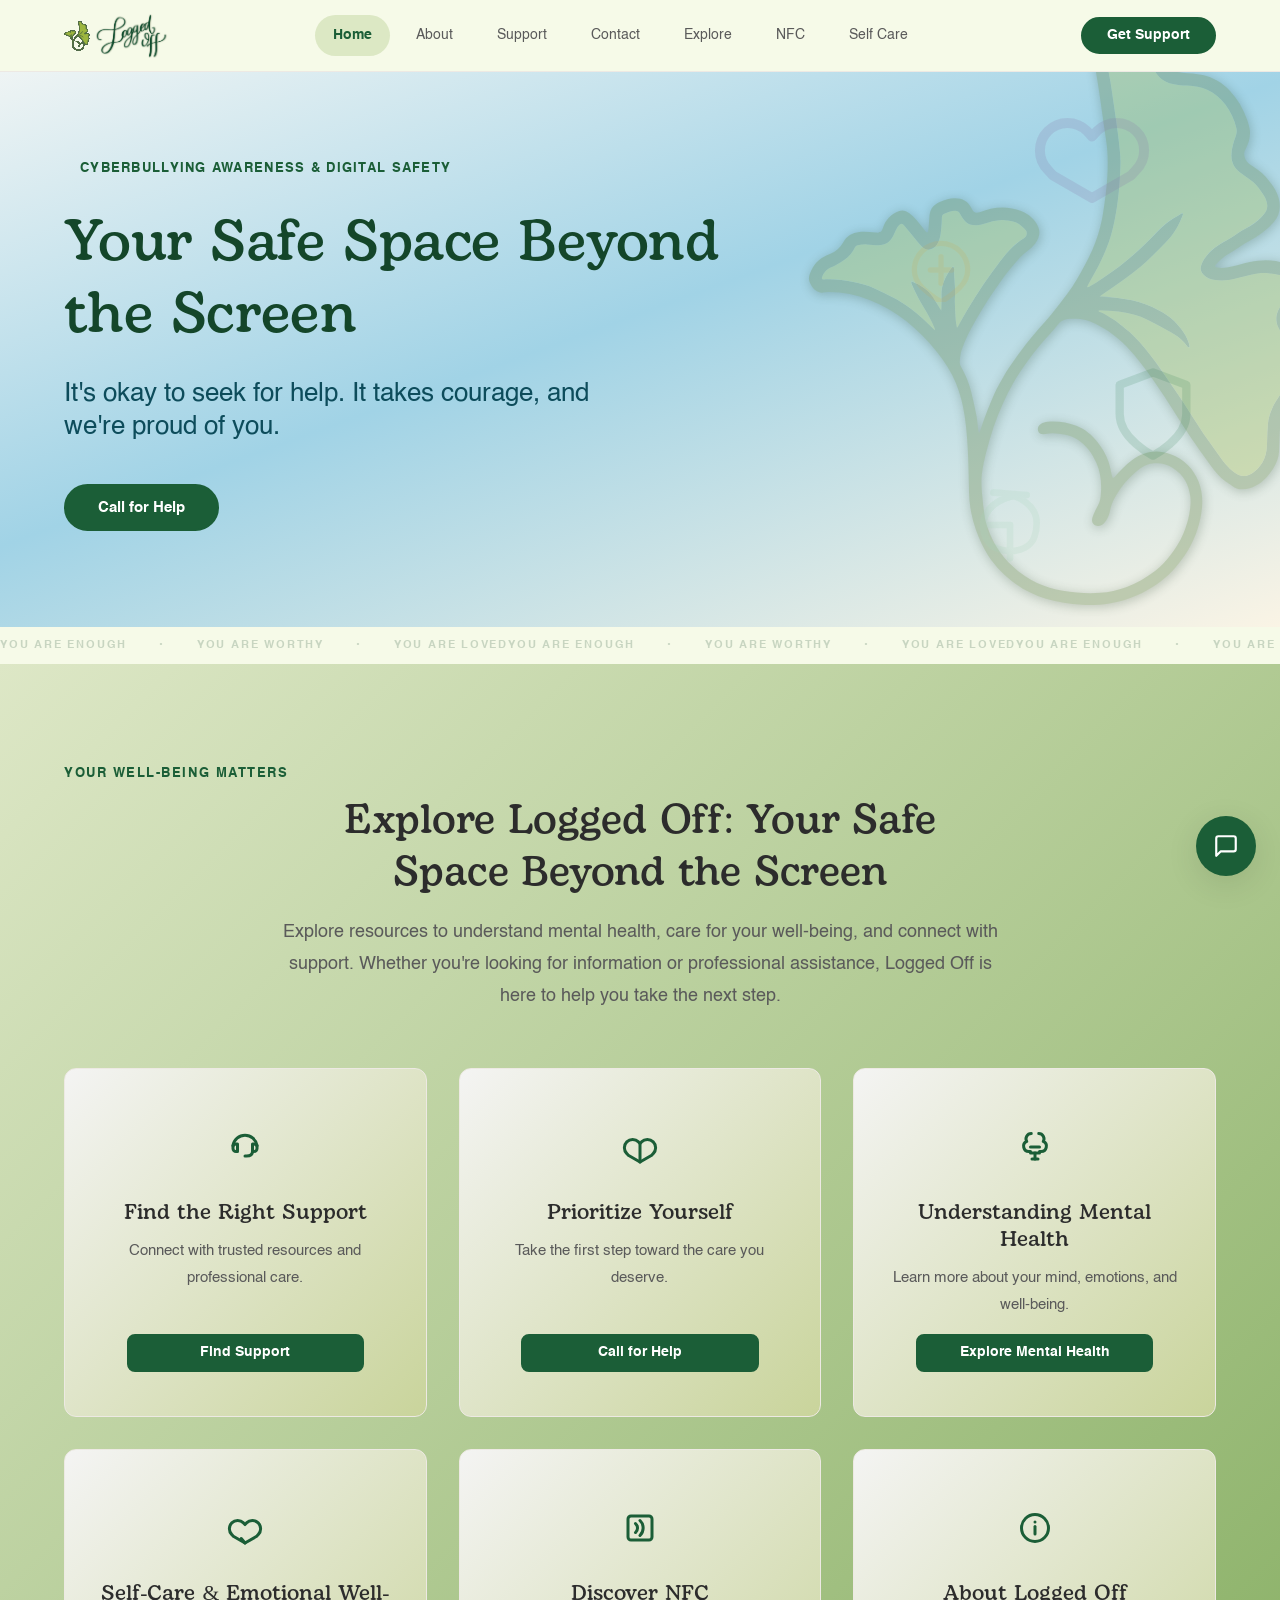
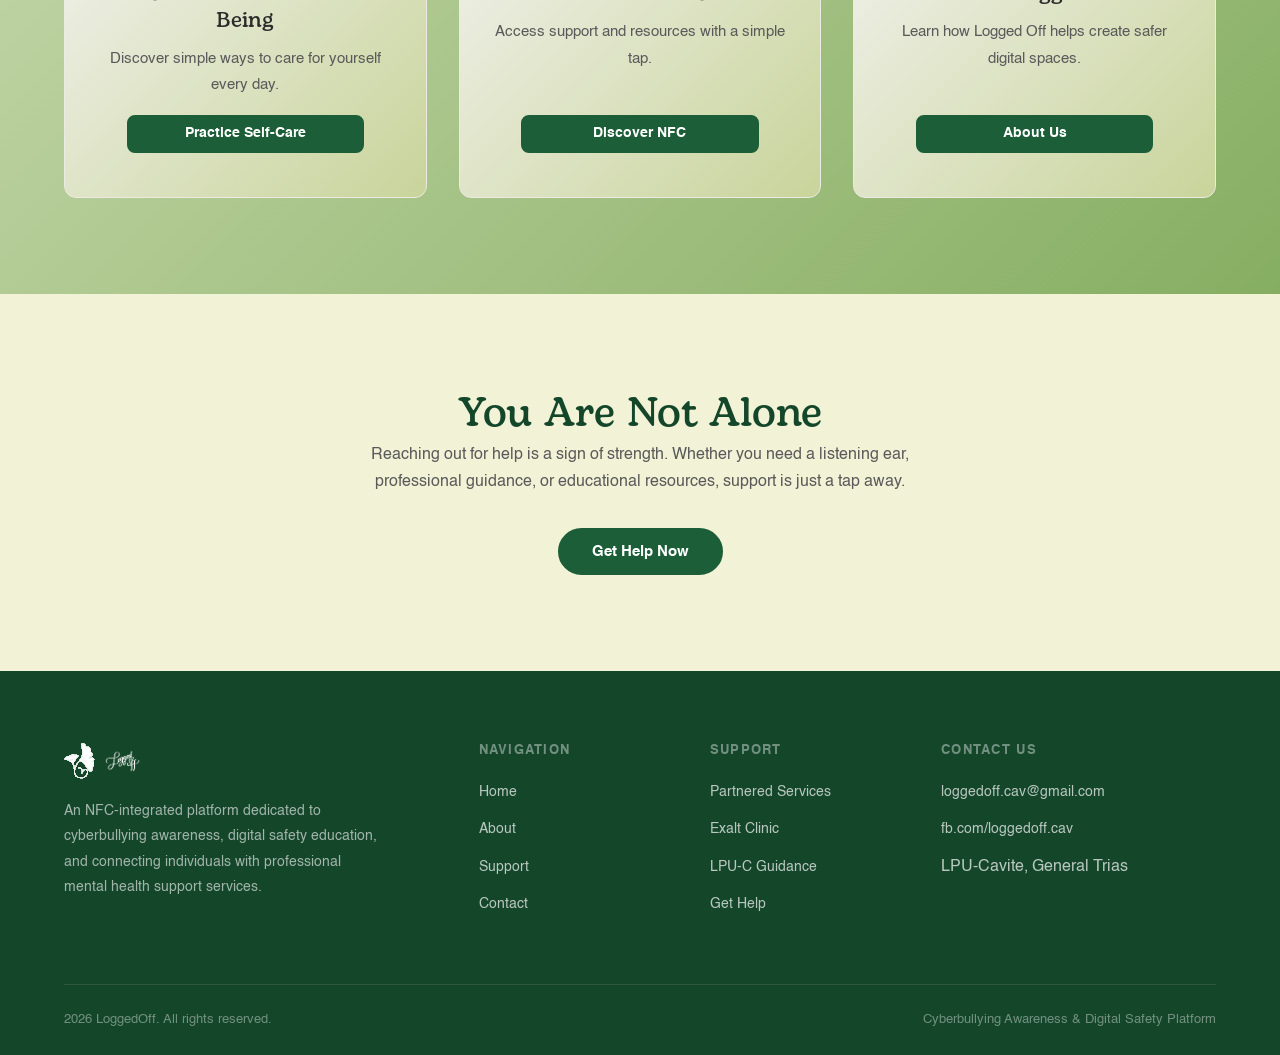
==== index.html @ b37ebdc7 "feat(site): expand site structure with new pages and navigation links Introduce several new content " ====
<!DOCTYPE html>
<html lang="en">
<head>
  <meta charset="UTF-8">
  <meta name="viewport" content="width=device-width, initial-scale=1.0">
  <title>LoggedOff — Cyberbullying Awareness &amp; Digital Safety</title>
  <meta name="description" content="NFC-integrated platform for cyberbullying awareness, digital safety, and mental health support.">
  <link rel="icon" type="image/svg+xml" href="assets/images/logo.svg">
  <link rel="stylesheet" href="styles.css">
</head>
<body>
  <header>
    <nav class="nav">
      <div class="nav__inner">
        <a href="index.html" class="nav__brand">
          <img src="assets/images/logo.svg" alt="LoggedOff Logo" class="nav__logo">
          <img src="assets/images/wordmark.png" alt="LoggedOff" class="nav__wordmark">
        </a>
        <div class="nav__links">
          <a href="index.html" class="nav__link active">Home</a>
          <a href="about.html" class="nav__link">About</a>
          <a href="support.html" class="nav__link">Support</a>
          <a href="contact.html" class="nav__link">Contact</a>
          <a href="explore.html" class="nav__link">Explore</a>
          <a href="nfc.html" class="nav__link">NFC</a>
          <a href="selfcare.html" class="nav__link">Self Care</a>
        </div>
        <a href="contact.html" class="btn btn--primary btn--sm nav__cta">Get Support</a>
        <button class="nav__toggle" aria-label="Toggle menu">
          <span></span><span></span><span></span>
        </button>
      </div>
    </nav>
    <div class="nav__mobile-menu">
      <a href="index.html" class="nav__mobile-link active">Home</a>
      <a href="about.html" class="nav__mobile-link">About</a>
      <a href="support.html" class="nav__mobile-link">Support</a>
      <a href="contact.html" class="nav__mobile-link">Contact</a>
      <a href="explore.html" class="nav__mobile-link">Explore</a>
      <a href="nfc.html" class="nav__mobile-link">NFC</a>
      <a href="selfcare.html" class="nav__mobile-link">Self Care</a>
    </div>
  </header>

  <main>
<!-- Hero Section -->
    <section class="hero">
      <div class="container">
        <div class="hero__content">
          <span class="hero__label">Cyberbullying Awareness &amp; Digital Safety</span>
          <h1>Your Safe Space Beyond the Screen</h1>
          <p class="hero__description">It's okay to seek for help. It takes courage, and we're proud of you.</p>
          <div class="btn-group">
            <a href="contact.html" class="btn btn--primary">Call for Help</a>
          </div>
        </div>
      </div>
      <img src="assets/images/logo.svg" alt="" class="hero__decoration" aria-hidden="true">
      <svg class="hero__icon hero__icon--heart" viewBox="0 0 24 24" fill="none" stroke="currentColor" stroke-width="2" stroke-linecap="round" stroke-linejoin="round" aria-hidden="true"><path d="M20.8 8.6a5.5 5.5 0 0 0-7.8 0L12 9.7l-1-1.1a5.5 5.5 0 0 0-7.8 7.8l1 1.1L12 22l7.8-4.5 1-1.1a5.5 5.5 0 0 0 0-7.8Z"></path></svg>
      <svg class="hero__icon hero__icon--shield" viewBox="0 0 24 24" fill="none" stroke="currentColor" stroke-width="2" stroke-linecap="round" stroke-linejoin="round" aria-hidden="true"><path d="M12 22s8-4 8-10V5l-8-3-8 3v7c0 6 8 10 8 10z"></path></svg>
      <svg class="hero__icon hero__icon--leaf" viewBox="0 0 24 24" fill="none" stroke="currentColor" stroke-width="2" stroke-linecap="round" stroke-linejoin="round" aria-hidden="true"><path d="M17 3C8.5 3 4 7.5 4 12c0 1.5.3 3 1 4.3.7 1.3 1.8 2.3 3.2 2.8 1.3.5 2.8.7 4 .7 1.5 0 3-.3 4.3-1 1.3-.7 2.3-1.8 2.8-3.2.5-1.3.7-2.8.7-4.3 0-4.5-4.5-9-13-9z"></path><path d="M17 3C8.5 3 4 7.5 4 12c0 1.5.3 3 1 4.3"></path><path d="M12 22V12"></path><path d="M12 12H4"></path></svg>
      <svg class="hero__icon hero__icon--nfc" viewBox="0 0 24 24" fill="none" stroke="currentColor" stroke-width="2" stroke-linecap="round" stroke-linejoin="round" aria-hidden="true"><path d="M12 2a10 10 0 0 0-10 10c0 5 4 8 10 12 6-4 10-7 10-12a10 10 0 0 0-10-10z"></path><path d="M12 7v10"></path><path d="M8 12h8"></path></svg>
    </section>

    <section class="affirmation-marquee" aria-label="Words of affirmation">
      <div class="affirmation-marquee__track">
        <p>YOU ARE ENOUGH <span aria-hidden="true">•</span> YOU ARE WORTHY <span aria-hidden="true">•</span> YOU ARE LOVED</p>
        <p>YOU ARE ENOUGH <span aria-hidden="true">•</span> YOU ARE WORTHY <span aria-hidden="true">•</span> YOU ARE LOVED</p>
        <p>YOU ARE ENOUGH <span aria-hidden="true">•</span> YOU ARE WORTHY <span aria-hidden="true">•</span> YOU ARE LOVED</p>
        <p>YOU ARE ENOUGH <span aria-hidden="true">•</span> YOU ARE WORTHY <span aria-hidden="true">•</span> YOU ARE LOVED</p>
      </div>
    </section>

    <!-- Importance of a Safe Digital Space -->
    <section class="section section--alt section--why-matters">
      <div class="container">
        <div class="section-label">YOUR WELL-BEING MATTERS</div>
        <div class="section-header">
          <h2>Explore Logged Off: Your Safe Space Beyond the Screen</h2>
          <p>Explore resources to understand mental health, care for your well-being, and connect with support. Whether you're looking for information or professional assistance, Logged Off is here to help you take the next step.</p>
        </div>
        <div class="grid grid--3">
          <article class="card card--feature">
            <div class="card__icon">
              <svg xmlns="http://www.w3.org/2000/svg" width="24" height="24" viewBox="0 0 24 24" fill="none" stroke="currentColor" stroke-width="2" stroke-linecap="round" stroke-linejoin="round"><path d="M20 11a8.1 8.1 0 0 0-16 0"></path><path d="M4 11v2a2 2 0 0 0 2 2h1v-5H6a2 2 0 0 0-2 2Z"></path><path d="M20 11v2a2 2 0 0 1-2 2h-1v-5h1a2 2 0 0 1 2 2Z"></path><path d="M17 15c0 2-1.5 3-4 3h-1"></path></svg>
            </div>
            <h4>Find the Right Support</h4>
            <p>Connect with trusted resources and professional care.</p>
            <a href="support.html" class="btn btn--primary btn--sm">Find Support</a>
          </article>
          <article class="card card--feature">
            <div class="card__icon">
              <svg xmlns="http://www.w3.org/2000/svg" width="24" height="24" viewBox="0 0 24 24" fill="none" stroke="currentColor" stroke-width="2" stroke-linecap="round" stroke-linejoin="round"><path d="M20.8 8.6a5.5 5.5 0 0 0-7.8 0L12 9.7l-1-1.1a5.5 5.5 0 0 0-7.8 7.8l1 1.1L12 22l7.8-4.5 1-1.1a5.5 5.5 0 0 0 0-7.8Z"></path><path d="M12 22V9.7"></path></svg>
            </div>
            <h4>Prioritize Yourself</h4>
            <p>Take the first step toward the care you deserve.</p>
            <a href="contact.html" class="btn btn--primary btn--sm">Call for Help</a>
          </article>
          <article class="card card--feature">
            <div class="card__icon">
              <svg xmlns="http://www.w3.org/2000/svg" width="24" height="24" viewBox="0 0 24 24" fill="none" stroke="currentColor" stroke-width="2" stroke-linecap="round" stroke-linejoin="round"><path d="M9.5 3a3.5 3.5 0 0 0-3 5.3A3.5 3.5 0 0 0 8 15h1"></path><path d="M14.5 3a3.5 3.5 0 0 1 3 5.3A3.5 3.5 0 0 1 16 15h-1"></path><path d="M9 12h6"></path><path d="M9 16h6"></path><path d="M10 20h4"></path><path d="M12 16v4"></path></svg>
            </div>
            <h4>Understanding Mental Health</h4>
            <p>Learn more about your mind, emotions, and well-being.</p>
            <a href="about.html" class="btn btn--primary btn--sm">Explore Mental Health</a>
          </article>
          <article class="card card--feature">
            <div class="card__icon">
              <svg xmlns="http://www.w3.org/2000/svg" width="24" height="24" viewBox="0 0 24 24" fill="none" stroke="currentColor" stroke-width="2" stroke-linecap="round" stroke-linejoin="round"><path d="M20.8 8.6a5.5 5.5 0 0 0-7.8 0L12 9.7l-1-1.1a5.5 5.5 0 0 0-7.8 7.8l1 1.1L12 22l7.8-4.5 1-1.1a5.5 5.5 0 0 0 0-7.8Z"></path><path d="m12 22-2.5-3"></path></svg>
            </div>
            <h4>Self-Care &amp; Emotional Well-Being</h4>
            <p>Discover simple ways to care for yourself every day.</p>
            <a href="about.html" class="btn btn--primary btn--sm">Practice Self-Care</a>
          </article>
          <article class="card card--feature">
            <div class="card__icon">
              <svg xmlns="http://www.w3.org/2000/svg" width="24" height="24" viewBox="0 0 24 24" fill="none" stroke="currentColor" stroke-width="2" stroke-linecap="round" stroke-linejoin="round"><rect x="4" y="4" width="16" height="16" rx="2"></rect><path d="M9 9a4 4 0 0 1 0 6"></path><path d="M12 7a7 7 0 0 1 0 10"></path></svg>
            </div>
            <h4>Discover NFC</h4>
            <p>Access support and resources with a simple tap.</p>
            <a href="about.html#keychain" class="btn btn--primary btn--sm">Discover NFC</a>
          </article>
          <article class="card card--feature">
            <div class="card__icon">
              <svg xmlns="http://www.w3.org/2000/svg" width="24" height="24" viewBox="0 0 24 24" fill="none" stroke="currentColor" stroke-width="2" stroke-linecap="round" stroke-linejoin="round"><circle cx="12" cy="12" r="9"></circle><path d="M12 11v5"></path><path d="M12 8h.01"></path></svg>
            </div>
            <h4>About Logged Off</h4>
            <p>Learn how Logged Off helps create safer digital spaces.</p>
            <a href="about.html" class="btn btn--primary btn--sm">About Us</a>
          </article>
        </div>
      </div>
    </section>

    <!-- Call to Action Banner -->
    <section class="section section--primary section--not-alone text-center">
      <div class="container container--narrow">
        <h2>You Are Not Alone</h2>
        <p style="max-width: 600px; margin: 0 auto 2rem auto;">Reaching out for help is a sign of strength. Whether you need a listening ear, professional guidance, or educational resources, support is just a tap away.</p>
        <a href="contact.html" class="btn btn--primary">Get Help Now</a>
      </div>
    </section>
  </main>

  <footer class="footer">
    <div class="container">
      <div class="footer__grid">
        <div>
          <div class="footer__brand">
            <img src="assets/images/logo.svg" alt="LoggedOff Logo" class="footer__logo">
            <img src="assets/images/wordmark.png" alt="LoggedOff" class="footer__wordmark">
          </div>
          <p class="footer__description">An NFC-integrated platform dedicated to cyberbullying awareness, digital safety education, and connecting individuals with professional mental health support services.</p>
        </div>
        <div>
          <h4>Navigation</h4>
          <ul class="footer__links">
            <li><a href="index.html">Home</a></li>
            <li><a href="about.html">About</a></li>
            <li><a href="support.html">Support</a></li>
            <li><a href="contact.html">Contact</a></li>
          </ul>
        </div>
        <div>
          <h4>Support</h4>
          <ul class="footer__links">
            <li><a href="support.html">Partnered Services</a></li>
            <li><a href="support.html#exalt">Exalt Clinic</a></li>
            <li><a href="support.html#lpuc">LPU-C Guidance</a></li>
            <li><a href="contact.html">Get Help</a></li>
          </ul>
        </div>
        <div>
          <h4>Contact Us</h4>
          <ul class="footer__links">
            <li><a href="mailto:loggedoff.cav@gmail.com">loggedoff.cav@gmail.com</a></li>
            <li><a href="https://www.facebook.com/loggedoff.cav" target="_blank" rel="noopener noreferrer">fb.com/loggedoff.cav</a></li>
            <li>LPU-Cavite, General Trias</li>
          </ul>
        </div>
      </div>
      <div class="footer__bottom">
        <span>2026 LoggedOff. All rights reserved.</span>
        <span>Cyberbullying Awareness &amp; Digital Safety Platform</span>
      </div>
    </div>
  </footer>

  <!-- LoggedOff Support Chatbot -->
  <div class="chatbot">
    <button class="chatbot__toggle" aria-label="Open support chat" title="Open LoggedOff Support">
      <svg xmlns="http://www.w3.org/2000/svg" viewBox="0 0 24 24" fill="none" stroke="currentColor" stroke-width="2" stroke-linecap="round" stroke-linejoin="round"><path d="M21 15a2 2 0 0 1-2 2H7l-4 4V5a2 2 0 0 1 2-2h14a2 2 0 0 1 2 2z"/></svg>
    </button>
    <div class="chatbot__window" role="dialog" aria-label="LoggedOff Support Chat">
      <div class="chatbot__header">
        <div class="chatbot__header-info">
          <div class="chatbot__avatar">
            <svg xmlns="http://www.w3.org/2000/svg" viewBox="0 0 24 24" fill="none" stroke="currentColor" stroke-width="2" stroke-linecap="round" stroke-linejoin="round"><path d="M21 15a2 2 0 0 1-2 2H7l-4 4V5a2 2 0 0 1 2-2h14a2 2 0 0 1 2 2z"/></svg>
          </div>
          <div class="chatbot__header-text">
            <h4>LoggedOff Support</h4>
            <span><span class="chatbot__status-dot"></span>Online • Your Safe Space</span>
          </div>
        </div>
        <div class="chatbot__header-actions">
          <button type="button" class="chatbot__btn-icon chatbot__clear" aria-label="Clear chat" title="Clear conversation">
            <svg xmlns="http://www.w3.org/2000/svg" viewBox="0 0 24 24" fill="none" stroke="currentColor" stroke-width="2" stroke-linecap="round" stroke-linejoin="round"><polyline points="1 4 1 10 7 10"/><path d="M3.51 15a9 9 0 1 0 2.13-9.36L1 10"/></svg>
          </button>
          <button type="button" class="chatbot__btn-icon chatbot__close" aria-label="Close chat" title="Close chat">
            <svg xmlns="http://www.w3.org/2000/svg" viewBox="0 0 24 24" fill="none" stroke="currentColor" stroke-width="2" stroke-linecap="round" stroke-linejoin="round"><line x1="18" y1="6" x2="6" y2="18"/><line x1="6" y1="6" x2="18" y2="18"/></svg>
          </button>
        </div>
      </div>
      <div class="chatbot__crisis-banner">
        <span>Need urgent help? Call <strong>NCMH 1553</strong> (Toll-Free)</span>
        <a href="tel:1553">Call Now</a>
      </div>
      <div class="chatbot__body">
        <!-- Messages rendered dynamically by script.js -->
      </div>
      <div class="chatbot__quick-replies">
        <button type="button" class="chatbot__quick-btn" data-query="I need urgent crisis hotlines in the Philippines">🆘 Crisis Hotlines</button>
        <button type="button" class="chatbot__quick-btn" data-query="How do I book an appointment with the LPU-C Guidance and Testing Center?">📅 Book LPU-C GTC</button>
        <button type="button" class="chatbot__quick-btn" data-query="What services does Exalt Psychological Clinic offer and how can I contact them?">🩺 Exalt Clinic</button>
        <button type="button" class="chatbot__quick-btn" data-query="How does the LoggedOff NFC Keychain work?">🔑 NFC Keychain</button>
        <button type="button" class="chatbot__quick-btn" data-query="What are the mental health statistics in the Philippines?">📊 Mental Health Stats</button>
      </div>
      <form class="chatbot__footer">
        <input type="text" class="chatbot__input" placeholder="Type a message or question..." aria-label="Chat message input" autocomplete="off" maxlength="1000">
        <button type="submit" class="chatbot__send" aria-label="Send message" title="Send message">
          <svg xmlns="http://www.w3.org/2000/svg" viewBox="0 0 24 24" fill="none" stroke="currentColor" stroke-width="2" stroke-linecap="round" stroke-linejoin="round"><line x1="22" y1="2" x2="11" y2="13"/><polygon points="22 2 15 22 11 13 2 9 22 2"/></svg>
        </button>
      </form>
    </div>
  </div>

  <script src="config.js"></script>
  <script src="script.js"></script>
</body>
</html>
---- styles.css ----
/* ============================================================
   LoggedOff — Design System & Styles
   NFC-Integrated Platform for Cyberbullying Awareness,
   Digital Safety & Mental Health Support
   ============================================================ */

/* --- Font Faces --- */
@font-face {
  font-family: 'Bagio';
  src: url('assets/fonts/bagio/bagio-demo.light.otf') format('opentype');
  font-weight: 300;
  font-style: normal;
  font-display: swap;
}

@font-face {
  font-family: 'Helvetica';
  src: url('assets/fonts/helvetica/helvetica/Helvetica.ttf') format('truetype');
  font-weight: 400;
  font-style: normal;
  font-display: swap;
}

@font-face {
  font-family: 'Helvetica';
  src: url('assets/fonts/helvetica/helvetica/helvetica-light.ttf') format('truetype');
  font-weight: 300;
  font-style: normal;
  font-display: swap;
}

@font-face {
  font-family: 'Helvetica';
  src: url('assets/fonts/helvetica/helvetica/Helvetica-Bold.ttf') format('truetype');
  font-weight: 700;
  font-style: normal;
  font-display: swap;
}

@font-face {
  font-family: 'Helvetica';
  src: url('assets/fonts/helvetica/helvetica/Helvetica-LightOblique.ttf') format('truetype');
  font-weight: 300;
  font-style: italic;
  font-display: swap;
}

@font-face {
  font-family: 'Helvetica';
  src: url('assets/fonts/helvetica/helvetica/Helvetica-Oblique.ttf') format('truetype');
  font-weight: 400;
  font-style: italic;
  font-display: swap;
}

/* --- CSS Custom Properties --- */
:root {
  /* Brand greens — derived from logo & wordmark */
  --color-primary: #1b5e37;
  --color-primary-dark: #14462a;
  --color-primary-light: #2e7d4f;
  --color-green-soft: #a8d5ba;
  --color-green-muted: #d4e8db;
  --color-green-pale: #eaf5ee;

  /* Accent — derived from botanical illustrations */
  --color-lavender: #8b7fad;
  --color-lavender-soft: #c4bdd6;
  --color-lavender-pale: #edeaf3;
  --color-chamomile: #d4a843;
  --color-chamomile-soft: #f0e0b3;
  --color-chamomile-pale: #faf4e5;
  --color-jasmine: #e8c96a;

  /* Neutrals */
  --color-bg: #faf9f6;
  --color-bg-alt: #f2efea;
  --color-bg-card: #ffffff;
  --color-border: #e0dbd3;
  --color-border-light: #ede9e3;
  --color-text: #2c2c2c;
  --color-text-secondary: #5a5a5a;
  --color-text-light: #7a7a7a;
  --color-text-inverse: #ffffff;

  /* Typography */
  --font-heading: 'Bagio', Georgia, 'Times New Roman', serif;
  --font-body: 'Helvetica', Arial, sans-serif;

  /* Sizing */
  --container-max: 1200px;
  --container-narrow: 900px;
  --nav-height: 72px;
  --section-padding: 96px;
  --section-padding-sm: 64px;
  --border-radius: 12px;
  --border-radius-sm: 8px;
  --border-radius-lg: 20px;

  /* Shadows */
  --shadow-sm: 0 1px 3px rgba(0, 0, 0, 0.06);
  --shadow-md: 0 4px 16px rgba(0, 0, 0, 0.08);
  --shadow-lg: 0 8px 32px rgba(0, 0, 0, 0.10);
  --shadow-card: 0 2px 12px rgba(0, 0, 0, 0.06);

  /* Transitions */
  --transition-fast: 150ms ease;
  --transition-base: 250ms ease;
  --transition-slow: 400ms ease;
}

/* --- Reset & Base --- */
*,
*::before,
*::after {
  box-sizing: border-box;
  margin: 0;
  padding: 0;
}

html {
  scroll-behavior: smooth;
  -webkit-text-size-adjust: 100%;
  font-size: 16px;
  overflow-x: hidden;
}

body {
  font-family: var(--font-body);
  font-weight: 400;
  color: var(--color-text);
  background-color: var(--color-bg);
  line-height: 1.7;
  -webkit-font-smoothing: antialiased;
  -moz-osx-font-smoothing: grayscale;
  overflow-x: hidden;
}

img {
  max-width: 100%;
  height: auto;
  display: block;
}

a {
  color: var(--color-primary);
  text-decoration: none;
  transition: color var(--transition-fast);
}

a:hover {
  color: var(--color-primary-light);
}

ul, ol {
  list-style: none;
}

/* --- Typography --- */
h1, h2, h3, h4, h5, h6 {
  font-family: var(--font-heading);
  font-weight: 300;
  line-height: 1.25;
  color: var(--color-text);
}

h1 {
  font-size: clamp(2.2rem, 5vw, 3.6rem);
  letter-spacing: -0.01em;
}

h2 {
  font-size: clamp(1.75rem, 3.5vw, 2.6rem);
  letter-spacing: -0.005em;
}

h3 {
  font-size: clamp(1.3rem, 2.5vw, 1.75rem);
}

h4 {
  font-size: clamp(1.1rem, 2vw, 1.35rem);
}

p {
  margin-bottom: 1rem;
  color: var(--color-text-secondary);
}

p:last-child {
  margin-bottom: 0;
}

.text-sm {
  font-size: 0.875rem;
}

.text-lg {
  font-size: 1.125rem;
}

.text-xl {
  font-size: 1.25rem;
}

.text-center {
  text-align: center;
}

.text-primary {
  color: var(--color-primary);
}

/* --- Layout --- */
.container {
  width: 100%;
  max-width: var(--container-max);
  margin: 0 auto;
  padding: 0 24px;
}

.container--narrow {
  max-width: var(--container-narrow);
}

.section {
  padding: var(--section-padding) 0;
}

.section--alt {
  background-color: var(--color-bg-alt);
}

.section--why-matters {
  background: linear-gradient(135deg, #DDE7C6 0%, #86AE62 100%);
}

.section--green {
  background-color: var(--color-green-pale);
}

.section--primary {
  background-color: var(--color-primary);
  color: var(--color-text-inverse);
}

.section--primary h2,
.section--primary h3,
.section--primary h4 {
  color: var(--color-text-inverse);
}

.section--primary p {
  color: rgba(255, 255, 255, 0.85);
}

.section--not-alone {
  background-color: #F1F2D6;
}

.section--not-alone h2 {
  color: var(--color-primary-dark);
}

.section--not-alone p {
  color: var(--color-text-secondary);
}

.section-header {
  text-align: center;
  max-width: 720px;
  margin: 0 auto 56px;
}

.section-header h2 {
  margin-bottom: 16px;
}

.section-header p {
  font-size: 1.1rem;
  line-height: 1.8;
}

.section-label {
  display: inline-block;
  font-family: var(--font-body);
  font-size: 0.8rem;
  font-weight: 700;
  letter-spacing: 0.12em;
  text-transform: uppercase;
  color: var(--color-primary);
  margin-bottom: 12px;
}

.section--primary .section-label {
  color: var(--color-green-soft);
}

/* --- Grid --- */
.grid {
  display: grid;
  gap: 32px;
}

.grid--2 {
  grid-template-columns: repeat(2, 1fr);
}

.grid--3 {
  grid-template-columns: repeat(3, 1fr);
}

.grid--4 {
  grid-template-columns: repeat(4, 1fr);
}

.grid--1 {
  grid-template-columns: 1fr;
}

.information-cards {
  margin-top: 48px;
  margin-bottom: 48px;
  max-width: 600px;
  margin-left: auto;
  margin-right: auto;
}

/* --- Buttons --- */
.btn {
  display: inline-flex;
  align-items: center;
  justify-content: center;
  gap: 8px;
  padding: 14px 32px;
  font-family: var(--font-body);
  font-size: 0.95rem;
  font-weight: 700;
  border: 2px solid transparent;
  border-radius: 50px;
  cursor: pointer;
  transition: all var(--transition-base);
  text-decoration: none;
  line-height: 1;
}

.btn--primary {
  background-color: var(--color-primary);
  color: var(--color-text-inverse);
  border-color: var(--color-primary);
}

.btn--primary:hover {
  background-color: var(--color-primary-light);
  border-color: var(--color-primary-light);
  color: var(--color-text-inverse);
  transform: translateY(-1px);
  box-shadow: var(--shadow-md);
}

.btn--outline {
  background-color: transparent;
  color: var(--color-primary);
  border-color: var(--color-primary);
}

.btn--outline:hover {
  background-color: var(--color-primary);
  color: var(--color-text-inverse);
  transform: translateY(-1px);
  box-shadow: var(--shadow-md);
}

.btn--white {
  background-color: #ffffff;
  color: var(--color-primary);
  border-color: #ffffff;
}

.btn--white:hover {
  background-color: var(--color-green-pale);
  border-color: var(--color-green-pale);
  transform: translateY(-1px);
  box-shadow: var(--shadow-md);
}

.btn--outline-white {
  background-color: transparent;
  color: #ffffff;
  border-color: rgba(255, 255, 255, 0.75);
}

.btn--outline-white:hover {
  background-color: #ffffff;
  color: var(--color-primary);
  border-color: #ffffff;
  transform: translateY(-1px);
  box-shadow: var(--shadow-md);
}

.btn--sm {
  padding: 10px 24px;
  font-size: 0.85rem;
}

.btn--lg {
  padding: 18px 40px;
  font-size: 1.05rem;
}

.btn-group {
  display: flex;
  flex-wrap: wrap;
  gap: 16px;
}

/* --- Navigation --- */
.nav {
  position: fixed;
  top: 0;
  left: 0;
  right: 0;
  height: var(--nav-height);
  background-color: #F6FAE8;
  backdrop-filter: blur(16px);
  -webkit-backdrop-filter: blur(16px);
  border-bottom: 1px solid var(--color-border-light);
  z-index: 1000;
  transition: background-color var(--transition-base), box-shadow var(--transition-base);
}

.nav.scrolled {
  box-shadow: var(--shadow-sm);
  background-color: #F6FAE8;
}

.nav__inner {
  display: flex;
  align-items: center;
  justify-content: space-between;
  height: 100%;
  max-width: var(--container-max);
  margin: 0 auto;
  padding: 0 24px;
}

.nav__brand {
  display: flex;
  align-items: center;
  gap: 5px;
  text-decoration: none;
}

.nav__logo {
  height: 30px;
  width: auto;
}

.nav__wordmark {
  height: 46px;
  width: auto;
}

.nav__links {
  display: flex;
  align-items: center;
  gap: 8px;
}

.nav__link {
  padding: 8px 18px;
  font-size: 0.9rem;
  font-weight: 400;
  color: var(--color-text-secondary);
  text-decoration: none;
  border-radius: 50px;
  transition: all var(--transition-fast);
}

.nav__link:hover {
  color: var(--color-primary);
  background-color: #DCE8C4;
}

.nav__link.active {
  color: var(--color-primary);
  font-weight: 700;
  background-color: #DCE8C4;
}

.nav__cta {
  margin-left: 8px;
}

/* Mobile Nav Toggle */
.nav__toggle {
  display: none;
  flex-direction: column;
  justify-content: center;
  gap: 5px;
  width: 32px;
  height: 32px;
  cursor: pointer;
  background: none;
  border: none;
  padding: 4px;
}

.nav__toggle span {
  display: block;
  width: 100%;
  height: 2px;
  background-color: var(--color-text);
  border-radius: 2px;
  transition: all var(--transition-fast);
}

.nav__toggle.active span:nth-child(1) {
  transform: rotate(45deg) translate(5px, 5px);
}

.nav__toggle.active span:nth-child(2) {
  opacity: 0;
}

.nav__toggle.active span:nth-child(3) {
  transform: rotate(-45deg) translate(5px, -5px);
}

/* Mobile menu */
.nav__mobile-menu {
  display: none;
  position: fixed;
  top: var(--nav-height);
  left: 0;
  right: 0;
  bottom: 0;
  background-color: #F6FAE8;
  backdrop-filter: blur(16px);
  -webkit-backdrop-filter: blur(16px);
  padding: 32px 24px;
  z-index: 999;
}

.nav__mobile-menu.open {
  display: flex;
  flex-direction: column;
  gap: 8px;
  animation: fadeSlideDown 0.3s ease;
}

.nav__mobile-link {
  display: block;
  padding: 16px 20px;
  font-size: 1.1rem;
  font-weight: 400;
  color: var(--color-text-secondary);
  text-decoration: none;
  border-radius: var(--border-radius-sm);
  transition: all var(--transition-fast);
}

.nav__mobile-link:hover,
.nav__mobile-link.active {
  color: var(--color-primary);
  background-color: #DCE8C4;
  font-weight: 700;
}

@keyframes fadeSlideDown {
  from {
    opacity: 0;
    transform: translateY(-8px);
  }
  to {
    opacity: 1;
    transform: translateY(0);
  }
}

/* --- Hero --- */
.hero {
  position: relative;
  padding-top: calc(var(--nav-height) + 80px);
  padding-bottom: 96px;
  overflow: hidden;
  background: linear-gradient(160deg, var(--color-bg) 0%, #A1D3E6 50%, var(--color-chamomile-pale) 100%);
}

.hero__content {
  max-width: 680px;
  position: relative;
  z-index: 2;
}

.hero__label {
  display: inline-block;
  font-family: var(--font-body);
  font-size: 0.8rem;
  font-weight: 700;
  letter-spacing: 0.1em;
  text-transform: uppercase;
  color: var(--color-primary);
  /* background-color: var(--color-green-muted); */
  padding: 6px 16px;
  border-radius: 50px;
  margin-bottom: 24px;
}

.hero h1 {
  margin-bottom: 24px;
  color: var(--color-primary-dark);
}

.hero__description {
    font-size: clamp(0.95rem, 2.2vw, 1.6rem);
    line-height: 1.3;
    color: #0D4C5B;
    margin-bottom: 40px;
    max-width: 560px;
  }

.hero__decoration {
    position: absolute;
    right: -40px;
    top: 50%;
    transform: translateY(-50%);
    opacity: 0.3;
    width: 520px;
    pointer-events: none;
    z-index: 1;
  }

  .hero__nfc {
    position: absolute;
    right: 80px;
    top: 50%;
    transform: translateY(-50%);
    width: 360px;
    pointer-events: none;
    z-index: 1;
  }

  .hero__flower {
    position: absolute;
    pointer-events: none;
    z-index: 1;
    opacity: 0.7;
  }

  .hero__flower--jasmine {
    width: 480px;
    right: -40px;
    top: 50%;
    transform: translateY(-50%) rotate(90deg);
  }

  .hero__flower--chamomile {
    width: 500px;
    right: 400px;
    top: 90%;
    transform: translateY(-50%) rotate(15deg);
  }

  .hero__flower--lavender {
    width: 400px;
    right: 250px;
    bottom: -30px;
    top: 1%;
    transform: rotate(20deg) scaleX(-1);
  }

  .hero__icon {
    position: absolute;
    pointer-events: none;
    z-index: 1;
    opacity: 0.18;
    color: var(--color-primary);
  }

  .hero__icon--heart {
    width: 120px;
    height: 120px;
    top: 14%;
    right: 10%;
    opacity: 0.22;
    color: var(--color-lavender);
    animation: heroFloat1 6s ease-in-out infinite;
  }

  .hero__icon--shield {
    width: 100px;
    height: 100px;
    top: 58%;
    right: 6%;
    opacity: 0.16;
    color: var(--color-primary-light);
    animation: heroFloat2 7s ease-in-out infinite;
  }

  .hero__icon--leaf {
    width: 80px;
    height: 80px;
    bottom: 10%;
    right: 18%;
    opacity: 0.2;
    color: var(--color-green-soft);
    animation: heroFloat3 5.5s ease-in-out infinite;
  }

  .hero__icon--nfc {
    width: 64px;
    height: 64px;
    top: 38%;
    right: 24%;
    opacity: 0.14;
    color: var(--color-chamomile);
    animation: heroFloat1 8s ease-in-out infinite;
  }

  @keyframes heroFloat1 {
    0%, 100% { transform: translateY(0) rotate(0deg); }
    50% { transform: translateY(-18px) rotate(6deg); }
  }

  @keyframes heroFloat2 {
    0%, 100% { transform: translateY(0) rotate(0deg); }
    50% { transform: translateY(22px) rotate(-6deg); }
  }

  @keyframes heroFloat3 {
    0%, 100% { transform: translateY(0) rotate(0deg); }
    50% { transform: translateY(-14px) rotate(8deg); }
  }

/* --- Affirmation Marquee --- */
.affirmation-marquee {
  overflow: hidden;
  padding: 9px 0;
  background-color: #F6FAE8;
  color: var(--color-primary-dark);
}

.affirmation-marquee__track {
  display: flex;
  width: max-content;
  animation: affirmationScroll 24s linear infinite;
}

.affirmation-marquee p {
  display: flex;
  align-items: center;
  gap: 32px;
  flex-shrink: 0;
  margin: 0;
  font-size: 0.7rem;
  font-weight: 700;
  letter-spacing: 0.16em;
  color: inherit;
  opacity: 0.2;
  white-space: nowrap;
}

@keyframes affirmationScroll {
  to {
    transform: translateX(-50%);
  }
}

@media (prefers-reduced-motion: reduce) {
  .affirmation-marquee__track {
    animation: none;
  }
}

/* Page Header (for inner pages) */
.page-header {
  padding-top: calc(var(--nav-height) + 64px);
  padding-bottom: 64px;
  background: linear-gradient(160deg, var(--color-bg) 0%, #A1D3E6 50%, var(--color-chamomile-pale) 100%);
  text-align: center;
}

.page-header h1 {
  color: var(--color-primary-dark);
  margin-bottom: 16px;
}

.page-header__wordmark {
  width: min(360px, 58vw);
  height: auto;
}

.page-header__brand {
  display: flex;
  align-items: center;
  justify-content: center;
  gap: clamp(0px, 1vw, 14px);
}

.page-header__logo {
  width: clamp(72px, 18vw, 200px);
  height: auto;
}

.page-header p {
  font-size: 1.1rem;
  max-width: 600px;
  margin: 0 auto;
  line-height: 1.8;
}

.page-header__subtitle {
  font-size: 1.6rem !important;
  line-height: 1.3 !important;
  color: #0D4C5B;
}

/* Page Header Decorations */
.page-header {
  position: relative;
  overflow: hidden;
}

.page-header__decoration {
  position: absolute;
  right: -40px;
  top: 50%;
  transform: translateY(-50%);
  opacity: 0.6;
  width: 520px;
  pointer-events: none;
  z-index: 1;
}

.page-header__decoration--left {
  position: absolute;
  left: -40px;
  top: 50%;
  transform: translateY(-50%);
  opacity: 0.6;
  width: 520px;
  pointer-events: none;
  z-index: 1;
}

.page-header__decoration--small {
    position: absolute;
    right: 160px;
    top: 80%;
    transform: translateY(-50%) rotate(-30deg);
    opacity: 0.6;
    width: 280px;
    pointer-events: none;
    z-index: 2;
  }

  .page-header__icon {
    position: absolute;
    pointer-events: none;
    z-index: 2;
    opacity: 0.2;
    color: var(--color-primary);
  }

  .page-header__icon--heart {
    width: 90px;
    height: 90px;
    top: 18%;
    right: 10%;
    opacity: 0.22;
    color: var(--color-lavender);
    animation: pageFloat1 6s ease-in-out infinite;
  }

  .page-header__icon--shield {
    width: 72px;
    height: 72px;
    bottom: 18%;
    right: 6%;
    opacity: 0.16;
    color: var(--color-primary-light);
    animation: pageFloat2 7s ease-in-out infinite;
  }

  .page-header__icon--leaf {
    width: 56px;
    height: 56px;
    top: 52%;
    right: 16%;
    opacity: 0.18;
    color: var(--color-green-soft);
    animation: pageFloat3 5.5s ease-in-out infinite;
  }

  @keyframes pageFloat1 {
    0%, 100% { transform: translateY(0) rotate(0deg); }
    50% { transform: translateY(-16px) rotate(6deg); }
  }

  @keyframes pageFloat2 {
    0%, 100% { transform: translateY(0) rotate(0deg); }
    50% { transform: translateY(20px) rotate(-6deg); }
  }

  @keyframes pageFloat3 {
    0%, 100% { transform: translateY(0) rotate(0deg); }
    50% { transform: translateY(-12px) rotate(8deg); }
  }

@media (max-width: 1024px) {
  .page-header__decoration,
  .page-header__decoration--left {
    width: 400px;
  }
  .page-header__decoration {
    right: -60px;
  }
  .page-header__decoration--left {
    left: -60px;
  }
  .page-header__decoration--small {
    width: 220px;
    right: 60px;
  }
}

@media (max-width: 768px) {
  .page-header__decoration,
  .page-header__decoration--left {
    width: 260px;
    opacity: 0.4;
  }

  .page-header__decoration {
    right: -25px;
  }

  .page-header__decoration--left {
    left: -25px;
  }

  .page-header__decoration--small {
    width: 160px;
    right: 30px;
    opacity: 0.4;
  }

  .page-header__icon {
    opacity: 0.12;
  }

  .page-header__icon--heart {
    width: 60px;
    height: 60px;
    top: 14%;
    right: 4%;
    opacity: 0.14;
  }

  .page-header__icon--shield {
    width: 48px;
    height: 48px;
    bottom: 14%;
    right: 2%;
    opacity: 0.1;
  }

  .page-header__icon--leaf {
    width: 36px;
    height: 36px;
    top: 50%;
    right: 12%;
    opacity: 0.12;
  }
}

/* --- Cards --- */
.card {
  background-color: var(--color-bg-card);
  border: 1px solid var(--color-border-light);
  border-radius: var(--border-radius);
  padding: 36px 32px;
  transition: all var(--transition-base);
}

.card:hover {
  box-shadow: var(--shadow-card);
  transform: translateY(-2px);
  border-color: var(--color-green-muted);
}

.card__icon {
  width: 68px;
  height: 68px;
  display: flex;
  align-items: center;
  justify-content: center;
  background-color: transparent;
  border-radius: var(--border-radius-sm);
  margin-bottom: 20px;
  color: var(--color-primary);
}

.card__icon svg {
  width: 36px;
  height: 36px;
}

.card h3 {
  margin-bottom: 12px;
  font-size: 1.25rem;
}

.card h4 {
  margin-bottom: 10px;
}

.card p {
  font-size: 0.95rem;
  line-height: 1.75;
}

/* Feature card variant */
.card--feature {
  display: flex;
  flex-direction: column;
  text-align: center;
  padding: 44px 32px;
  background: linear-gradient(135deg, #F4F4F3 0%, #C9D49B 100%);
  position: relative;
}

.card--feature .card__icon {
  margin: 0 auto 20px;
}

.card--feature .btn {
  width: 80%;
  align-self: center;
  margin-top: auto;
  border-radius: var(--border-radius-sm);
}

.card__flower {
  position: absolute;
  top: 40%;
  left: -100px;
  transform: translateY(-50%);
  width: 240px;
  height: auto;
  z-index: 1;
  pointer-events: none;
}

.card__flower--right {
  left: auto;
  right: -100px;
}

.card__flower-img {
  width: 100%;
  height: auto;
  display: block;
}

.card__content {
  margin-left: 130px;
  text-align: left;
}

.card__content--right {
  margin-left: 0;
  margin-right: 130px;
  text-align: right;
}

.information-cards h3 {
  font-size: clamp(1.3rem, 2.5vw, 1.75rem);
  margin-bottom: 0;
  font-weight: 300;
  line-height: 1.25;
  color: var(--color-text);
  font-family: var(--font-heading);
}

/* Partner card variant */
.card--partner {
  display: flex;
  flex-direction: column;
  padding: 40px 36px;
}

.card--partner h3 {
  color: var(--color-primary);
}

.card--partner .card__meta {
  margin-top: auto;
  padding-top: 20px;
  border-top: 1px solid var(--color-border-light);
  font-size: 0.875rem;
  color: var(--color-text-light);
}

.card--partner .btn {
  margin-top: 20px;
  align-self: flex-start;
}

/* --- Statistics Section --- */
.stats-grid {
  display: grid;
  grid-template-columns: repeat(auto-fit, minmax(250px, 1fr));
  gap: 24px;
}

.stat-card {
  background-color: var(--color-bg-card);
  border: 1px solid var(--color-border-light);
  border-radius: var(--border-radius);
  padding: 36px 28px;
  text-align: center;
  position: relative;
  overflow: hidden;
  transition: all var(--transition-base);
}

.stat-card::before {
  content: '';
  position: absolute;
  top: 0;
  left: 0;
  right: 0;
  height: 4px;
  background: linear-gradient(90deg, var(--color-primary), var(--color-green-soft));
}

.stat-card:hover {
  box-shadow: var(--shadow-card);
  transform: translateY(-2px);
}

.stat-card__number {
  font-family: var(--font-heading);
  font-size: 2.8rem;
  font-weight: 300;
  color: var(--color-primary);
  line-height: 1.1;
  margin-bottom: 12px;
}

.stat-card__description {
  font-size: 0.95rem;
  color: var(--color-text-secondary);
  margin-bottom: 16px;
  line-height: 1.6;
}

.stat-card__source {
  font-size: 0.75rem;
  color: var(--color-text-light);
  font-style: italic;
  padding-top: 12px;
  border-top: 1px solid var(--color-border-light);
}

/* --- Service Section --- */
.service-block {
  display: grid;
  grid-template-columns: 1fr 1fr;
  gap: 16px;
  align-items: start;
  padding: 48px 0;
}

.service-block + .service-block {
  border-top: 1px solid var(--color-border-light);
}

.service-block__content h3 {
  color: var(--color-primary);
  margin-bottom: 16px;
}

.service-block__content p {
  margin-bottom: 16px;
}

.service-list {
  list-style: none;
  padding: 0;
  margin: 20px 0;
}

.service-list li {
  position: relative;
  padding: 10px 0 10px 28px;
  font-size: 0.95rem;
  color: var(--color-text-secondary);
  border-bottom: 1px solid var(--color-border-light);
}

.service-list li:last-child {
  border-bottom: none;
}

.service-list li::before {
  content: '';
  position: absolute;
  left: 0;
  top: 50%;
  transform: translateY(-50%);
  width: 8px;
  height: 8px;
  border-radius: 50%;
  background-color: var(--color-green-soft);
}

.service-block__sidebar {
  background-color: var(--color-bg-alt);
  border-radius: var(--border-radius);
  padding: 32px;
}

.service-block__sidebar h4 {
  color: var(--color-primary);
  margin-bottom: 20px;
  padding-bottom: 12px;
  border-bottom: 2px solid var(--color-green-muted);
}

/* Contact info in service sidebar */
.contact-item {
  display: flex;
  gap: 12px;
  align-items: flex-start;
  padding: 12px 0;
}

.contact-item + .contact-item {
  border-top: 1px solid var(--color-border-light);
}

.contact-item__icon {
  flex-shrink: 0;
  width: 36px;
  height: 36px;
  display: flex;
  align-items: center;
  justify-content: center;
  border-radius: var(--border-radius-sm);
  color: #0f2c4c;
}

.contact-item__icon svg {
  width: 16px;
  height: 16px;
}

.contact-item__label {
  font-size: 0.75rem;
  font-weight: 700;
  text-transform: uppercase;
  letter-spacing: 0.08em;
  color: #1e4d72;
  margin-bottom: 2px;
}

.contact-item__value {
  font-size: 0.9rem;
  color: #1a365d;
  line-height: 1.5;
}

.contact-accordion .contact-item__value a {
  color: #0f2c4c;
  text-decoration: underline;
  text-decoration-color: rgba(15, 44, 76, 0.4);
  text-underline-offset: 2px;
}

.contact-accordion .contact-item__value a:hover {
  color: #1a365d;
  text-decoration-color: #1a365d;
}

/* --- Product Section (NFC Keychain) --- */
.product-showcase {
  display: grid;
  grid-template-columns: 1fr 1fr;
  gap: 64px;
  align-items: center;
}

.product-showcase__image {
  background: linear-gradient(135deg, var(--color-bg-alt), var(--color-green-pale));
  border-radius: var(--border-radius-lg);
  padding: 48px;
  display: flex;
  align-items: center;
  justify-content: center;
}

.product-showcase__image img {
  max-width: 280px;
  filter: drop-shadow(0 8px 24px rgba(0, 0, 0, 0.12));
}

.product-showcase__content h2 {
  margin-bottom: 20px;
  color: var(--color-primary-dark);
}

.product-showcase__content p {
  margin-bottom: 16px;
  font-size: 1.05rem;
}

.product-steps {
  list-style: none;
  padding: 0;
  margin: 28px 0;
  counter-reset: step;
}

.product-steps li {
  counter-increment: step;
  display: flex;
  gap: 16px;
  padding: 16px 0;
  align-items: flex-start;
}

.product-steps li + li {
  border-top: 1px solid var(--color-border-light);
}

.product-steps li::before {
  content: counter(step);
  flex-shrink: 0;
  width: 36px;
  height: 36px;
  display: flex;
  align-items: center;
  justify-content: center;
  background-color: var(--color-primary);
  color: var(--color-text-inverse);
  border-radius: 50%;
  font-size: 0.85rem;
  font-weight: 700;
}

.product-steps li .step-text {
  padding-top: 6px;
}

.product-steps li .step-text strong {
  display: block;
  margin-bottom: 4px;
  color: var(--color-text);
}

.product-steps li .step-text span {
  font-size: 0.9rem;
  color: var(--color-text-secondary);
}

/* --- Contact Page --- */
.contact-hero {
  padding-top: calc(var(--nav-height) + 80px);
  padding-bottom: 64px;
  text-align: center;
  background: linear-gradient(160deg, var(--color-bg) 0%, var(--color-lavender-pale) 50%, var(--color-green-pale) 100%);
}

.contact-hero h1 {
  color: var(--color-primary-dark);
  margin-bottom: 16px;
  max-width: 700px;
  margin-left: auto;
  margin-right: auto;
}

.contact-hero p {
  font-size: 1.1rem;
  max-width: 600px;
  margin: 0 auto;
  line-height: 1.85;
}

.contact-cards {
  display: grid;
  grid-template-columns: repeat(auto-fit, minmax(340px, 1fr));
  gap: 32px;
}

.contact-card {
  background: linear-gradient(135deg, #F4F4F3 0%, #C9D49B 100%);
  border: 1px solid var(--color-border-light);
  border-radius: var(--border-radius);
  padding: 40px 36px;
  transition: all var(--transition-base);
  cursor: pointer;
  color: var(--color-text);
}

.contact-card:hover {
  box-shadow: var(--shadow-card);
}

.contact-card h3 {
  color: var(--color-primary);
  margin-bottom: 8px;
  font-family: var(--font-heading);
  font-weight: 300;
}

.contact-card__subtitle {
  font-size: 0.85rem;
  color: var(--color-text-light);
  margin-bottom: 24px;
  padding-bottom: 16px;
  border-bottom: 2px solid var(--color-green-muted);
}

.contact-card__details {
  display: flex;
  flex-direction: column;
}

/* Accordion behavior for contact.html only */
.contact-accordion .contact-card {
  position: relative;
  background: linear-gradient(135deg, #79C4EA 0%, #F4F4F3 100%);
  color: #1a365d;
}

.contact-accordion .contact-card h3 {
  color: #0f2c4c;
}

.contact-accordion .contact-card__subtitle {
  color: #1e4d72;
}

.contact-accordion .contact-card__details {
  display: none;
  max-height: 0;
  overflow: hidden;
  transition: max-height 0.4s ease, padding 0.4s ease;
  padding-top: 0;
}

.contact-accordion .contact-card.active .contact-card__details {
  display: flex;
  max-height: 2000px;
  padding-top: 16px;
}

.contact-accordion .contact-card::after {
  content: '+';
  position: absolute;
  top: 24px;
  right: 24px;
  font-size: 1.5rem;
  font-weight: 300;
  color: #0f2c4c;
  transition: transform var(--transition-base);
  font-family: var(--font-heading);
}

.contact-accordion .contact-card.active::after {
  content: '−';
}

.contact-card .btn {
  margin-top: 24px;
  align-self: flex-start;
}

/* --- Divider --- */
.divider {
  height: 1px;
  background-color: var(--color-border-light);
  margin: 48px 0;
}

.divider--green {
  background: linear-gradient(90deg, transparent, var(--color-green-muted), transparent);
}

/* --- Footer --- */
.footer {
  background-color: var(--color-primary-dark);
  color: rgba(255, 255, 255, 0.7);
  padding: 72px 0 0;
}

.footer__grid {
  display: grid;
  grid-template-columns: 2fr 1fr 1fr 1.5fr;
  gap: 48px;
  padding-bottom: 56px;
}

.footer__brand {
  display: flex;
  align-items: center;
  gap: 10px;
  margin-bottom: 20px;
}

.footer__brand img {
  height: 36px;
}

.footer__brand .footer__wordmark {
  height: 22px;
  filter: brightness(0) invert(1);
}

.footer__logo {
  filter: brightness(0) invert(1) sepia(1) hue-rotate(80deg) brightness(1.2);
}

.footer__description {
  font-size: 0.9rem;
  line-height: 1.75;
  color: rgba(255, 255, 255, 0.6);
  max-width: 320px;
}

.footer h4 {
  font-family: var(--font-body);
  font-size: 0.8rem;
  font-weight: 700;
  letter-spacing: 0.1em;
  text-transform: uppercase;
  color: rgba(255, 255, 255, 0.4);
  margin-bottom: 20px;
}

.footer__links {
  list-style: none;
  padding: 0;
}

.footer__links li {
  margin-bottom: 10px;
}

.footer__links a {
  color: rgba(255, 255, 255, 0.7);
  font-size: 0.9rem;
  text-decoration: none;
  transition: color var(--transition-fast);
}

.footer__links a:hover {
  color: #ffffff;
}

.footer__bottom {
  border-top: 1px solid rgba(255, 255, 255, 0.1);
  padding: 24px 0;
  display: flex;
  align-items: center;
  justify-content: space-between;
  font-size: 0.8rem;
  color: rgba(255, 255, 255, 0.4);
}

/* --- Chatbot Bubble --- */
.chatbot {
  position: fixed;
  bottom: 24px;
  right: 24px;
  z-index: 900;
}

.chatbot__toggle {
  width: 60px;
  height: 60px;
  border-radius: 50%;
  background-color: var(--color-primary);
  color: var(--color-text-inverse);
  border: none;
  cursor: pointer;
  display: flex;
  align-items: center;
  justify-content: center;
  box-shadow: var(--shadow-lg);
  transition: all var(--transition-base);
}

.chatbot__toggle:hover {
  background-color: var(--color-primary-light);
  transform: scale(1.05);
}

.chatbot__toggle svg {
  width: 26px;
  height: 26px;
}

.chatbot__window {
  display: none;
  position: absolute;
  bottom: 72px;
  right: 0;
  width: 390px;
  height: 560px;
  max-height: calc(100vh - 120px);
  background-color: var(--color-bg-card);
  border: 1px solid var(--color-border);
  border-radius: var(--border-radius);
  box-shadow: var(--shadow-lg);
  overflow: hidden;
  flex-direction: column;
  animation: chatSlideUp 0.3s ease;
}

.chatbot__window.open {
  display: flex;
}

@keyframes chatSlideUp {
  from {
    opacity: 0;
    transform: translateY(12px);
  }
  to {
    opacity: 1;
    transform: translateY(0);
  }
}

.chatbot__header {
  background-color: var(--color-primary);
  color: var(--color-text-inverse);
  padding: 14px 18px;
  display: flex;
  align-items: center;
  justify-content: space-between;
  border-bottom: 1px solid rgba(255, 255, 255, 0.1);
}

.chatbot__header-info {
  display: flex;
  align-items: center;
  gap: 10px;
}

.chatbot__avatar {
  width: 34px;
  height: 34px;
  background-color: rgba(255, 255, 255, 0.2);
  border-radius: 50%;
  display: flex;
  align-items: center;
  justify-content: center;
  flex-shrink: 0;
}

.chatbot__avatar svg {
  width: 18px;
  height: 18px;
}

.chatbot__header-text h4 {
  font-family: var(--font-body);
  font-weight: 700;
  font-size: 0.95rem;
  color: var(--color-text-inverse);
  margin-bottom: 2px;
  line-height: 1.2;
}

.chatbot__header-text span {
  font-size: 0.75rem;
  color: rgba(255, 255, 255, 0.85);
  display: flex;
  align-items: center;
}

.chatbot__status-dot {
  display: inline-block;
  width: 8px;
  height: 8px;
  background-color: #4ade80;
  border-radius: 50%;
  margin-right: 6px;
  box-shadow: 0 0 0 2px rgba(74, 222, 128, 0.3);
  animation: chatbotPulse 2s infinite ease-in-out;
}

@keyframes chatbotPulse {
  0%, 100% { opacity: 1; transform: scale(1); }
  50% { opacity: 0.6; transform: scale(0.9); }
}

.chatbot__header-actions {
  display: flex;
  align-items: center;
  gap: 4px;
}

.chatbot__btn-icon {
  background: none;
  border: none;
  color: rgba(255, 255, 255, 0.8);
  cursor: pointer;
  padding: 6px;
  border-radius: 6px;
  display: flex;
  align-items: center;
  justify-content: center;
  transition: all var(--transition-fast);
}

.chatbot__btn-icon:hover {
  color: #ffffff;
  background-color: rgba(255, 255, 255, 0.18);
}

.chatbot__btn-icon svg {
  width: 18px;
  height: 18px;
}

.chatbot__crisis-banner {
  background-color: #fef2f2;
  border-bottom: 1px solid #fee2e2;
  color: #991b1b;
  font-size: 0.78rem;
  padding: 8px 14px;
  display: flex;
  align-items: center;
  justify-content: space-between;
  line-height: 1.3;
}

.chatbot__crisis-banner strong {
  color: #7f1d1d;
}

.chatbot__crisis-banner a {
  color: #b91c1c;
  font-weight: 700;
  text-decoration: underline;
  padding: 2px 6px;
  border-radius: 4px;
  background-color: #fee2e2;
  transition: background-color var(--transition-fast);
}

.chatbot__crisis-banner a:hover {
  background-color: #fecaca;
}

.chatbot__body {
  flex: 1;
  padding: 16px;
  overflow-y: auto;
  display: flex;
  flex-direction: column;
  gap: 12px;
  scroll-behavior: smooth;
  background-color: #fbfbf9;
}

.chatbot__body::-webkit-scrollbar {
  width: 6px;
}

.chatbot__body::-webkit-scrollbar-thumb {
  background-color: var(--color-border);
  border-radius: 3px;
}

.chatbot__message {
  max-width: 86%;
  padding: 10px 14px;
  border-radius: 14px;
  font-size: 0.875rem;
  line-height: 1.55;
  word-break: break-word;
}

.chatbot__message--bot {
  background-color: var(--color-green-pale);
  color: var(--color-text);
  border-bottom-left-radius: 3px;
  align-self: flex-start;
  box-shadow: 0 1px 2px rgba(0, 0, 0, 0.04);
}

.chatbot__message--bot a {
  color: var(--color-primary-dark);
  font-weight: 600;
  text-decoration: underline;
}

.chatbot__message--bot a:hover {
  color: var(--color-primary-light);
}

.chatbot__message--bot strong {
  color: var(--color-primary-dark);
}

.chatbot__message--bot .chatbot__list {
  margin: 6px 0 6px 18px;
  padding: 0;
}

.chatbot__message--bot .chatbot__list li {
  margin-bottom: 4px;
}

.chatbot__message--user {
  background-color: var(--color-primary);
  color: var(--color-text-inverse);
  border-bottom-right-radius: 3px;
  align-self: flex-end;
  box-shadow: 0 1px 2px rgba(0, 0, 0, 0.06);
}

.chatbot__message--user a {
  color: #ffffff;
  text-decoration: underline;
}

.chatbot__message--error {
  background-color: #fef2f2;
  color: #991b1b;
  border: 1px solid #fecaca;
  font-size: 0.825rem;
  border-radius: 8px;
  padding: 10px 14px;
  align-self: stretch;
  max-width: 100%;
}

.chatbot__retry-btn {
  display: inline-block;
  margin-top: 6px;
  background-color: #b91c1c;
  color: #ffffff;
  border: none;
  padding: 4px 10px;
  border-radius: 4px;
  font-size: 0.75rem;
  font-weight: 600;
  cursor: pointer;
}

.chatbot__retry-btn:hover {
  background-color: #991b1b;
}

/* Typing Indicator */
.chatbot__typing {
  display: inline-flex;
  align-items: center;
  gap: 5px;
  padding: 10px 14px;
  background-color: var(--color-green-pale);
  border-radius: 14px;
  border-bottom-left-radius: 3px;
  align-self: flex-start;
  width: fit-content;
}

.chatbot__typing-dot {
  width: 6px;
  height: 6px;
  background-color: var(--color-primary);
  border-radius: 50%;
  animation: chatbotBounce 1.4s infinite ease-in-out both;
}

.chatbot__typing-dot:nth-child(1) { animation-delay: -0.32s; }
.chatbot__typing-dot:nth-child(2) { animation-delay: -0.16s; }
.chatbot__typing-dot:nth-child(3) { animation-delay: 0s; }

@keyframes chatbotBounce {
  0%, 80%, 100% {
    transform: scale(0.3);
    opacity: 0.4;
  }
  40% {
    transform: scale(1);
    opacity: 1;
  }
}

/* Quick Replies */
.chatbot__quick-replies {
  padding: 8px 12px;
  display: flex;
  gap: 6px;
  overflow-x: auto;
  white-space: nowrap;
  border-top: 1px solid var(--color-border-light);
  background-color: #ffffff;
  scrollbar-width: thin;
}

.chatbot__quick-replies::-webkit-scrollbar {
  height: 4px;
}

.chatbot__quick-replies::-webkit-scrollbar-thumb {
  background-color: var(--color-border);
  border-radius: 2px;
}

.chatbot__quick-btn {
  font-family: var(--font-body);
  font-size: 0.75rem;
  font-weight: 500;
  padding: 5px 11px;
  border-radius: 20px;
  border: 1px solid var(--color-border);
  background-color: var(--color-bg);
  color: var(--color-text);
  cursor: pointer;
  transition: all var(--transition-fast);
  flex-shrink: 0;
}

.chatbot__quick-btn:hover {
  background-color: var(--color-green-pale);
  border-color: var(--color-primary);
  color: var(--color-primary-dark);
}

/* Chat Footer & Input Form */
.chatbot__footer {
  border-top: 1px solid var(--color-border-light);
  padding: 10px 14px;
  display: flex;
  gap: 8px;
  background-color: #ffffff;
  align-items: center;
}

.chatbot__input {
  flex: 1;
  padding: 9px 14px;
  border: 1px solid var(--color-border);
  border-radius: 50px;
  font-family: var(--font-body);
  font-size: 0.85rem;
  color: var(--color-text);
  background-color: var(--color-bg);
  outline: none;
  transition: border-color var(--transition-fast), box-shadow var(--transition-fast);
}

.chatbot__input:focus {
  border-color: var(--color-primary);
  box-shadow: 0 0 0 2px rgba(27, 94, 55, 0.12);
}

.chatbot__input::placeholder {
  color: var(--color-text-light);
}

.chatbot__input:disabled {
  background-color: #f3f3f0;
  cursor: not-allowed;
}

.chatbot__send {
  width: 38px;
  height: 38px;
  border-radius: 50%;
  background-color: var(--color-primary);
  color: var(--color-text-inverse);
  border: none;
  cursor: pointer;
  display: flex;
  align-items: center;
  justify-content: center;
  transition: background-color var(--transition-fast), transform var(--transition-fast), opacity var(--transition-fast);
  flex-shrink: 0;
}

.chatbot__send:hover:not(:disabled) {
  background-color: var(--color-primary-light);
  transform: scale(1.05);
}

.chatbot__send:disabled {
  opacity: 0.4;
  cursor: not-allowed;
  transform: none;
}

.chatbot__send svg {
  width: 16px;
  height: 16px;
}

/* --- Misc Utilities --- */
.visually-hidden {
  position: absolute;
  width: 1px;
  height: 1px;
  padding: 0;
  margin: -1px;
  overflow: hidden;
  clip: rect(0, 0, 0, 0);
  white-space: nowrap;
  border: 0;
}

.mt-0 { margin-top: 0; }
.mt-1 { margin-top: 8px; }
.mt-2 { margin-top: 16px; }
.mt-3 { margin-top: 24px; }
.mt-4 { margin-top: 32px; }
.mb-0 { margin-bottom: 0; }
.mb-1 { margin-bottom: 8px; }
.mb-2 { margin-bottom: 16px; }
.mb-3 { margin-bottom: 24px; }
.mb-4 { margin-bottom: 32px; }

/* Note Card */
.note-card {
  background-color: var(--color-bg-card);
  border: 1px solid var(--color-green-soft);
  border-radius: var(--border-radius);
  padding: 44px 40px;
  max-width: 760px;
  margin: 0 auto;
  box-shadow: var(--shadow-card);
}

.note-card h3 {
  color: var(--color-primary);
  margin-bottom: 16px;
}

.note-card p {
  color: var(--color-text-secondary);
  line-height: 1.8;
  margin-bottom: 24px;
}

/* Botanical Accent */
.botanical-accent {
  max-width: 140px;
  height: auto;
  margin: 24px auto 0;
  display: block;
  opacity: 0.85;
  filter: drop-shadow(0 4px 12px rgba(0, 0, 0, 0.05));
}

/* Animations */
.animate-in {
  opacity: 1 !important;
  transform: translateY(0) !important;
}

/* Spacer for body to offset fixed nav */
.main-content {
  min-height: calc(100vh - var(--nav-height));
}

/* ============================================================
   Responsive Breakpoints
   ============================================================ */

/* Tablet */
@media (max-width: 1024px) {
  :root {
    --section-padding: 72px;
  }

  .grid--3 {
    grid-template-columns: repeat(2, 1fr);
  }

  .grid--4 {
    grid-template-columns: repeat(2, 1fr);
  }

  .footer__grid {
    grid-template-columns: 1fr 1fr;
    gap: 40px;
  }

  .service-block {
    gap: 40px;
  }

  .product-showcase {
    gap: 40px;
  }
}

/* Mobile landscape / small tablet */
@media (max-width: 768px) {
  :root {
    --section-padding: 56px;
    --nav-height: 64px;
  }

  .nav__links {
    display: none;
  }

  .nav__cta {
    display: none;
  }

  .nav__toggle {
    display: flex;
  }

  .hero {
    padding-top: calc(var(--nav-height) + 56px);
    padding-bottom: 64px;
  }

  .hero__content {
    max-width: 100%;
  }

  .hero__decoration {
    display: block;
    right: -150px;
    opacity: 0.25;
  }

  .hero__nfc {
    width: 220px;
    right: 0px;
    top: 60%;
    opacity: 0.85;
  }

  .hero__icon {
    opacity: 0.12;
  }

  .hero__icon--heart {
    width: 70px;
    height: 70px;
    top: 12%;
    right: 4%;
    opacity: 0.16;
  }

  .hero__icon--shield {
    width: 56px;
    height: 56px;
    top: 58%;
    right: 2%;
    opacity: 0.12;
  }

  .hero__icon--leaf {
    width: 44px;
    height: 44px;
    bottom: 8%;
    right: 12%;
    opacity: 0.14;
  }

  .hero__icon--nfc {
    width: 36px;
    height: 36px;
    top: 35%;
    right: 14%;
    opacity: 0.1;
  }

  .hero__flower {
    opacity: 0.7;
  }

  .hero__flower--jasmine {
    width: 260px;
    right: -20px;
    top: 30%;
  }

  .hero__flower--chamomile {
    width: 250px;
    right: 50px;
    top: 95%;
  }

  .hero__flower--lavender {
    width: 220px;
    right: -30px;
    top: 20%;
  }

  .page-header {
    padding-top: calc(var(--nav-height) + 48px);
    padding-bottom: 48px;
  }

  .grid--2,
  .grid--3,
  .grid--4 {
    grid-template-columns: 1fr;
  }

  .service-block {
    grid-template-columns: 1fr;
    gap: 32px;
  }

  .product-showcase {
    grid-template-columns: 1fr;
    gap: 32px;
  }

  .product-showcase__image {
    order: -1;
  }

  .footer__grid {
    grid-template-columns: 1fr;
    gap: 32px;
  }

  .footer__bottom {
    flex-direction: column;
    gap: 12px;
    text-align: center;
  }

  .section-header {
    margin-bottom: 40px;
  }

  .contact-cards {
    grid-template-columns: 1fr;
  }

  .chatbot__window {
    width: calc(100vw - 32px);
    right: -8px;
    height: 520px;
    max-height: calc(100vh - 110px);
  }

  .btn-group {
    justify-content: flex-start;
  }

  .contact-hero {
    padding-top: calc(var(--nav-height) + 56px);
  }

  .stats-grid {
    grid-template-columns: 1fr;
  }
}

/* Small mobile */
@media (max-width: 480px) {
  :root {
    --section-padding: 44px;
  }

  .container {
    padding: 0 16px;
  }

  .card {
    padding: 28px 24px;
  }

  .contact-card {
    padding: 28px 24px;
  }

  .service-block__sidebar {
    padding: 24px;
  }

  .stat-card {
    padding: 28px 20px;
  }

  .stat-card__number {
    font-size: 2.2rem;
  }

  .product-showcase__image {
    padding: 32px;
  }
}
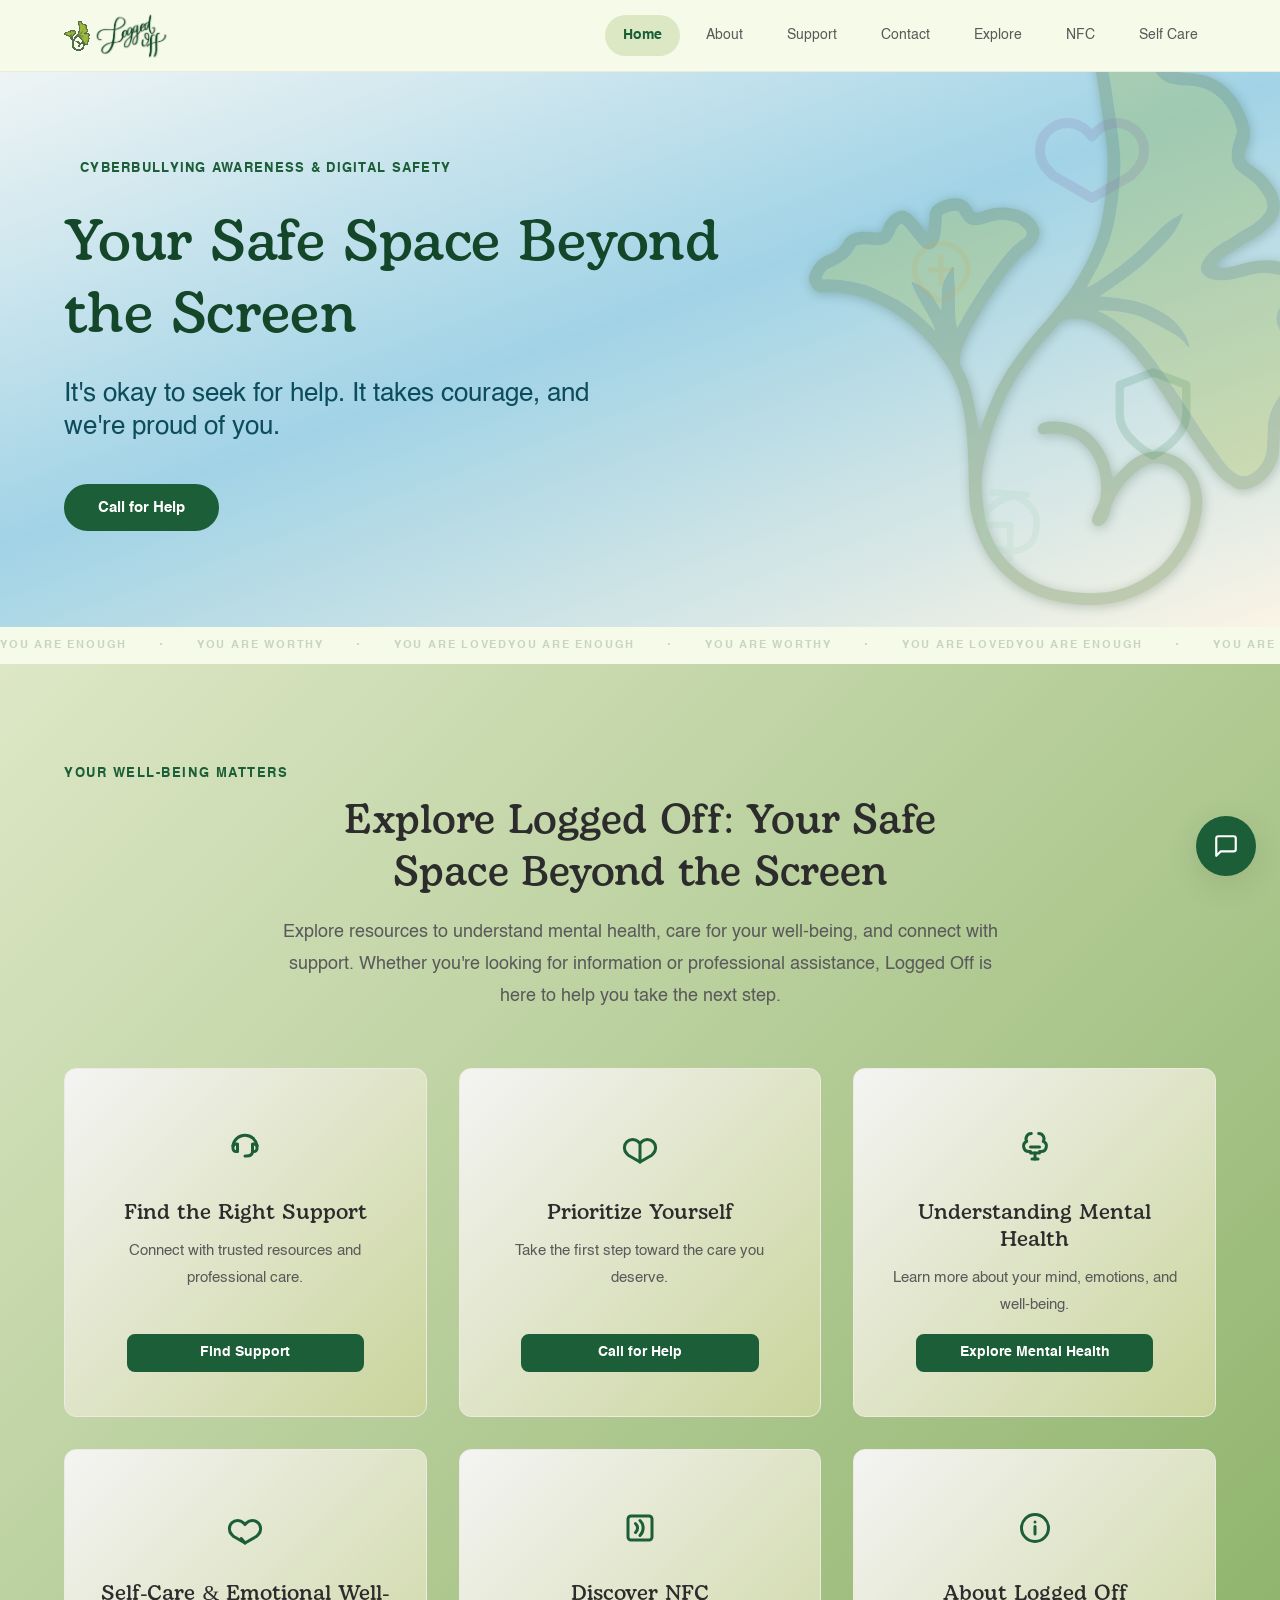
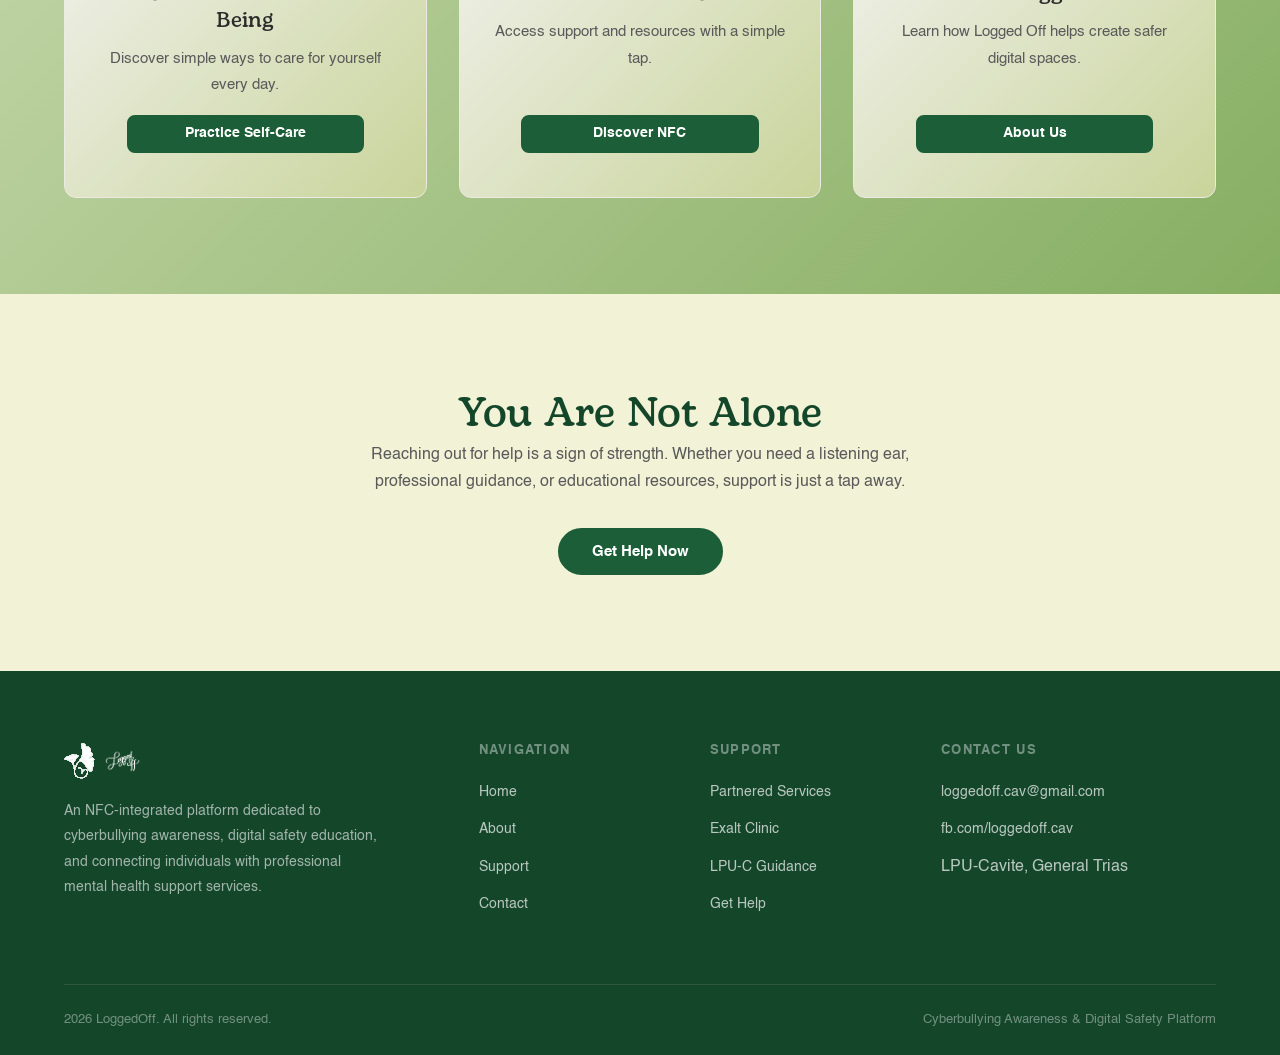
==== commit e7c126c6: "refactor(chatbot): overhaul support assistant interface and system prompt Upgrade the LoggedOff Supp" ====
--- a/index.html
+++ b/index.html
@@ -1,4 +1,4 @@
-<!DOCTYPE html>
+﻿<!DOCTYPE html>
 <html lang="en">
 <head>
   <meta charset="UTF-8">
@@ -25,7 +25,6 @@
           <a href="nfc.html" class="nav__link">NFC</a>
           <a href="selfcare.html" class="nav__link">Self Care</a>
         </div>
-        <a href="contact.html" class="btn btn--primary btn--sm nav__cta">Get Support</a>
         <button class="nav__toggle" aria-label="Toggle menu">
           <span></span><span></span><span></span>
         </button>
@@ -194,9 +193,7 @@
     <div class="chatbot__window" role="dialog" aria-label="LoggedOff Support Chat">
       <div class="chatbot__header">
         <div class="chatbot__header-info">
-          <div class="chatbot__avatar">
-            <svg xmlns="http://www.w3.org/2000/svg" viewBox="0 0 24 24" fill="none" stroke="currentColor" stroke-width="2" stroke-linecap="round" stroke-linejoin="round"><path d="M21 15a2 2 0 0 1-2 2H7l-4 4V5a2 2 0 0 1 2-2h14a2 2 0 0 1 2 2z"/></svg>
-          </div>
+          <div class="chatbot__avatar"><img src="assets/images/logo.svg" alt="" style="width:100%;height:100%;"></div>
           <div class="chatbot__header-text">
             <h4>LoggedOff Support</h4>
             <span><span class="chatbot__status-dot"></span>Online • Your Safe Space</span>
@@ -211,19 +208,15 @@
           </button>
         </div>
       </div>
-      <div class="chatbot__crisis-banner">
-        <span>Need urgent help? Call <strong>NCMH 1553</strong> (Toll-Free)</span>
-        <a href="tel:1553">Call Now</a>
-      </div>
       <div class="chatbot__body">
         <!-- Messages rendered dynamically by script.js -->
       </div>
       <div class="chatbot__quick-replies">
-        <button type="button" class="chatbot__quick-btn" data-query="I need urgent crisis hotlines in the Philippines">🆘 Crisis Hotlines</button>
-        <button type="button" class="chatbot__quick-btn" data-query="How do I book an appointment with the LPU-C Guidance and Testing Center?">📅 Book LPU-C GTC</button>
-        <button type="button" class="chatbot__quick-btn" data-query="What services does Exalt Psychological Clinic offer and how can I contact them?">🩺 Exalt Clinic</button>
-        <button type="button" class="chatbot__quick-btn" data-query="How does the LoggedOff NFC Keychain work?">🔑 NFC Keychain</button>
-        <button type="button" class="chatbot__quick-btn" data-query="What are the mental health statistics in the Philippines?">📊 Mental Health Stats</button>
+        <button type="button" class="chatbot__quick-btn" data-query="I need urgent crisis hotlines in the Philippines">Crisis Hotlines</button>
+        <button type="button" class="chatbot__quick-btn" data-query="How do I book an appointment with the LPU-C Guidance and Testing Center?">Book LPU-C GTC</button>
+        <button type="button" class="chatbot__quick-btn" data-query="What services does Exalt Psychological Clinic offer and how can I contact them?">Exalt Clinic</button>
+        <button type="button" class="chatbot__quick-btn" data-query="How does the LoggedOff NFC Keychain work?">NFC Keychain</button>
+        <button type="button" class="chatbot__quick-btn" data-query="What are the mental health statistics in the Philippines?">Mental Health Stats</button>
       </div>
       <form class="chatbot__footer">
         <input type="text" class="chatbot__input" placeholder="Type a message or question..." aria-label="Chat message input" autocomplete="off" maxlength="1000">
--- a/styles.css
+++ b/styles.css
@@ -319,8 +319,8 @@
 }
 
 .information-cards {
-  margin-top: 48px;
-  margin-bottom: 48px;
+  margin-top: 24px;
+  margin-bottom: 24px;
   max-width: 600px;
   margin-left: auto;
   margin-right: auto;
@@ -670,6 +670,23 @@
     transform: rotate(20deg) scaleX(-1);
   }
 
+  .hero__flower--left.hero__flower--jasmine {
+    right: auto;
+    left: -40px;
+  }
+
+  .hero__flower--left.hero__flower--chamomile {
+    right: auto;
+    left: 400px;
+  }
+
+  .hero__flower--left.hero__flower--lavender {
+    right: auto;
+    left: 250px;
+    top: 10%;
+    transform: rotate(0deg) scaleX(1);
+  }
+
   .hero__icon {
     position: absolute;
     pointer-events: none;
@@ -1366,7 +1383,11 @@
   color: var(--color-text-secondary);
 }
 
-/* --- Contact Page --- */
+/* --- Info cards (non-clickable, light blue) --- */
+.contact-card.card--info {
+  background: linear-gradient(0deg, #D4E7F2 0%, #EEF5F9 100%);
+  cursor: default;
+}
 .contact-hero {
   padding-top: calc(var(--nav-height) + 80px);
   padding-bottom: 64px;
@@ -1432,12 +1453,13 @@
 /* Accordion behavior for contact.html only */
 .contact-accordion .contact-card {
   position: relative;
-  background: linear-gradient(135deg, #79C4EA 0%, #F4F4F3 100%);
+  background: linear-gradient(0deg, #D4E7F2 0%, #EEF5F9 100%);
   color: #1a365d;
 }
 
 .contact-accordion .contact-card h3 {
   color: #0f2c4c;
+  padding-right: 40px;
 }
 
 .contact-accordion .contact-card__subtitle {
@@ -1653,14 +1675,16 @@
 }
 
 .chatbot__avatar {
-  width: 34px;
-  height: 34px;
-  background-color: rgba(255, 255, 255, 0.2);
+  width: 40px;
+  height: 40px;
+  background-color: #ffffff;
   border-radius: 50%;
   display: flex;
   align-items: center;
   justify-content: center;
   flex-shrink: 0;
+  padding: 6px;
+  overflow: hidden;
 }
 
 .chatbot__avatar svg {
@@ -2203,6 +2227,22 @@
     top: 20%;
   }
 
+  .hero__flower--left.hero__flower--jasmine {
+    right: auto;
+    left: -70px;
+  }
+
+  .hero__flower--left.hero__flower--chamomile {
+    right: auto;
+    left: 50px;
+  }
+
+  .hero__flower--left.hero__flower--lavender {
+    right: auto;
+    top: 30%;
+    left: -30px;
+  }
+
   .page-header {
     padding-top: calc(var(--nav-height) + 48px);
     padding-bottom: 48px;
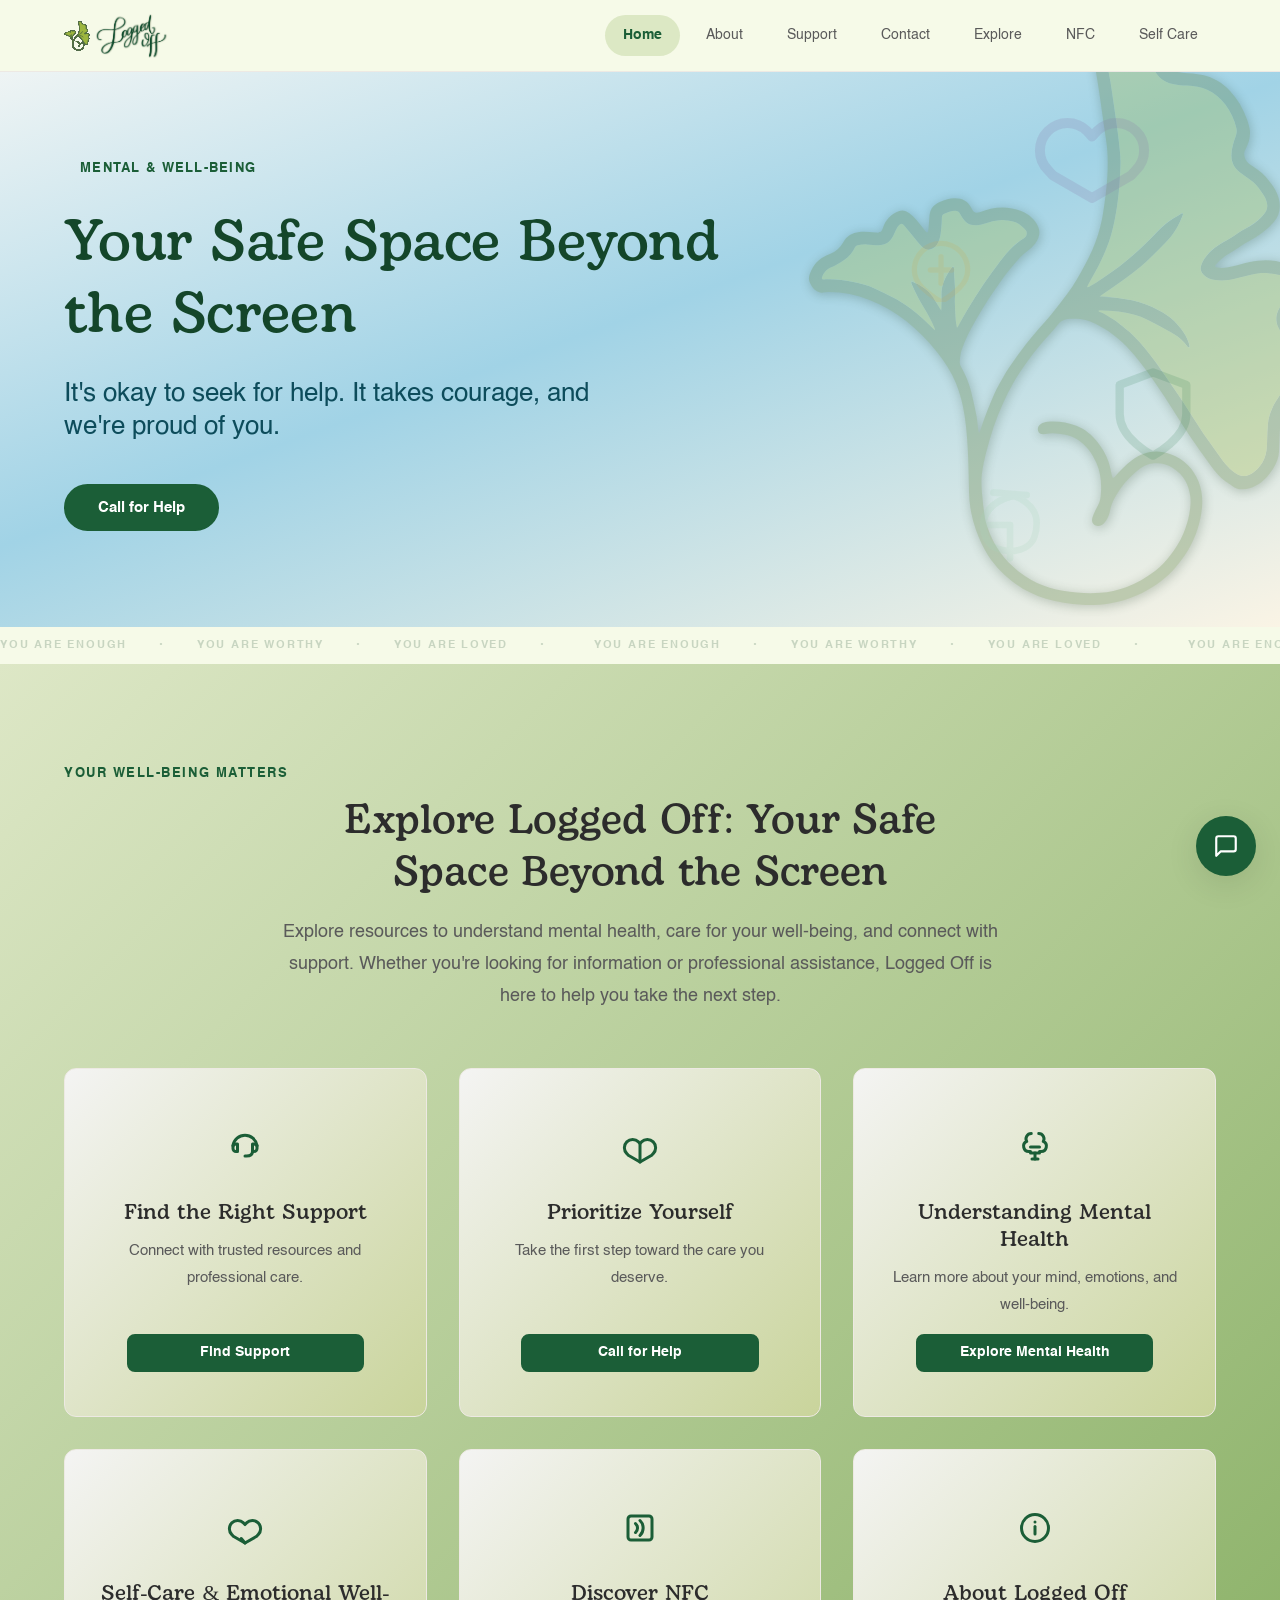
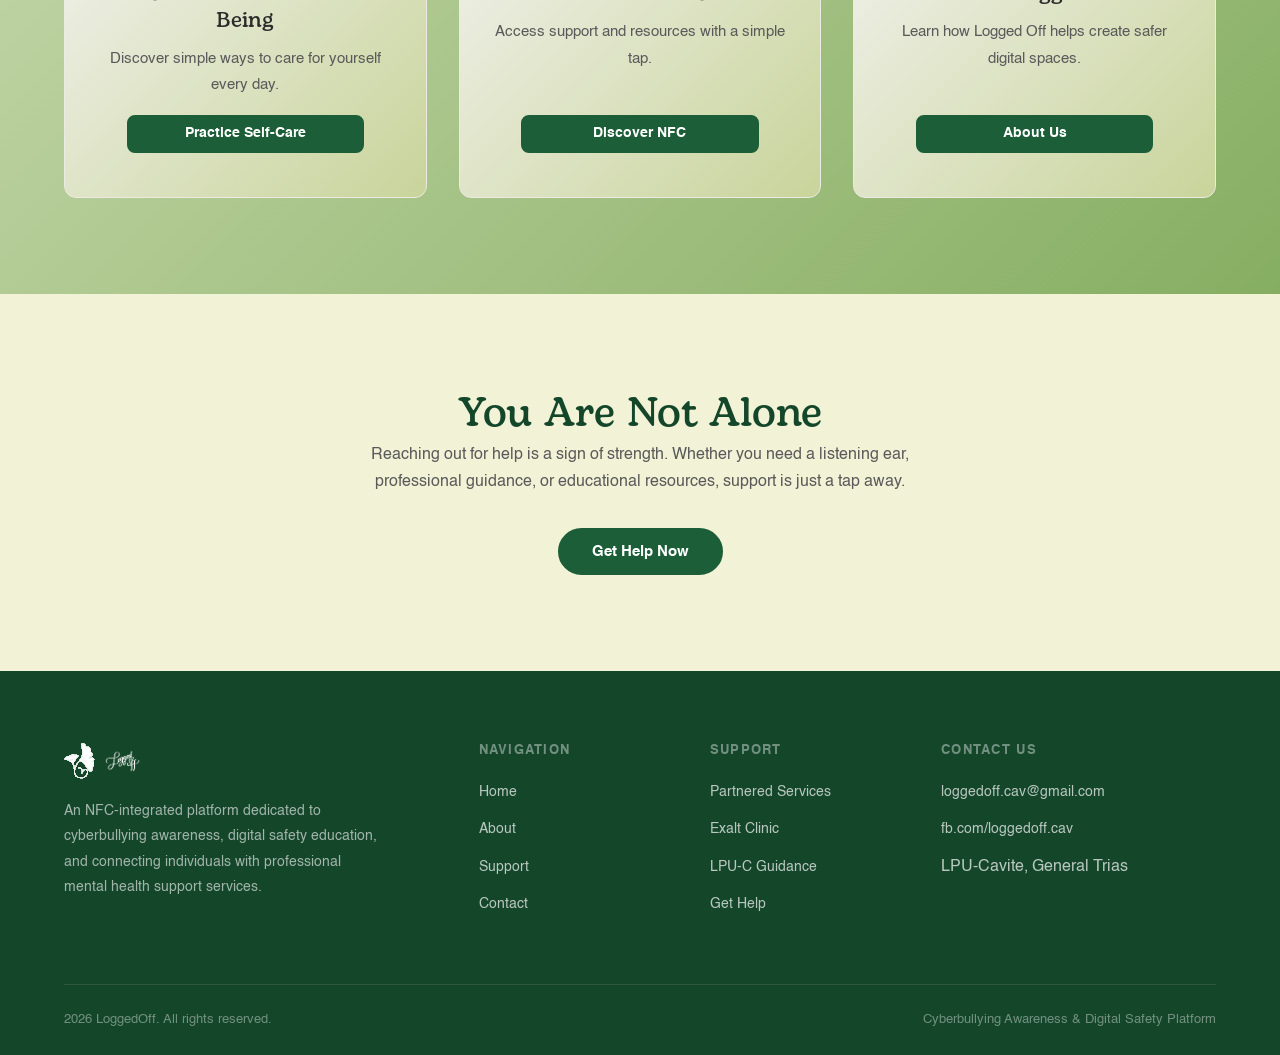
==== commit 4b534abe: "refactor(ui): update site branding and marquee animation continuity Update the hero section label to" ====
--- a/index.html
+++ b/index.html
@@ -46,7 +46,7 @@
     <section class="hero">
       <div class="container">
         <div class="hero__content">
-          <span class="hero__label">Cyberbullying Awareness &amp; Digital Safety</span>
+          <span class="hero__label">Mental &amp; Well-Being</span>
           <h1>Your Safe Space Beyond the Screen</h1>
           <p class="hero__description">It's okay to seek for help. It takes courage, and we're proud of you.</p>
           <div class="btn-group">
@@ -63,10 +63,10 @@
 
     <section class="affirmation-marquee" aria-label="Words of affirmation">
       <div class="affirmation-marquee__track">
-        <p>YOU ARE ENOUGH <span aria-hidden="true">•</span> YOU ARE WORTHY <span aria-hidden="true">•</span> YOU ARE LOVED</p>
-        <p>YOU ARE ENOUGH <span aria-hidden="true">•</span> YOU ARE WORTHY <span aria-hidden="true">•</span> YOU ARE LOVED</p>
-        <p>YOU ARE ENOUGH <span aria-hidden="true">•</span> YOU ARE WORTHY <span aria-hidden="true">•</span> YOU ARE LOVED</p>
-        <p>YOU ARE ENOUGH <span aria-hidden="true">•</span> YOU ARE WORTHY <span aria-hidden="true">•</span> YOU ARE LOVED</p>
+        <p>YOU ARE ENOUGH <span aria-hidden="true">•</span> YOU ARE WORTHY <span aria-hidden="true">•</span> YOU ARE LOVED <span aria-hidden="true">•</span></p>
+        <p>YOU ARE ENOUGH <span aria-hidden="true">•</span> YOU ARE WORTHY <span aria-hidden="true">•</span> YOU ARE LOVED <span aria-hidden="true">•</span></p>
+        <p>YOU ARE ENOUGH <span aria-hidden="true">•</span> YOU ARE WORTHY <span aria-hidden="true">•</span> YOU ARE LOVED <span aria-hidden="true">•</span></p>
+        <p>YOU ARE ENOUGH <span aria-hidden="true">•</span> YOU ARE WORTHY <span aria-hidden="true">•</span> YOU ARE LOVED <span aria-hidden="true">•</span></p>
       </div>
     </section>
 
@@ -101,7 +101,7 @@
             </div>
             <h4>Understanding Mental Health</h4>
             <p>Learn more about your mind, emotions, and well-being.</p>
-            <a href="about.html" class="btn btn--primary btn--sm">Explore Mental Health</a>
+            <a href="explore.html" class="btn btn--primary btn--sm">Explore Mental Health</a>
           </article>
           <article class="card card--feature">
             <div class="card__icon">
@@ -109,7 +109,7 @@
             </div>
             <h4>Self-Care &amp; Emotional Well-Being</h4>
             <p>Discover simple ways to care for yourself every day.</p>
-            <a href="about.html" class="btn btn--primary btn--sm">Practice Self-Care</a>
+            <a href="selfcare.html" class="btn btn--primary btn--sm">Practice Self-Care</a>
           </article>
           <article class="card card--feature">
             <div class="card__icon">
@@ -117,7 +117,7 @@
             </div>
             <h4>Discover NFC</h4>
             <p>Access support and resources with a simple tap.</p>
-            <a href="about.html#keychain" class="btn btn--primary btn--sm">Discover NFC</a>
+            <a href="nfc.html" class="btn btn--primary btn--sm">Discover NFC</a>
           </article>
           <article class="card card--feature">
             <div class="card__icon">
--- a/styles.css
+++ b/styles.css
@@ -769,7 +769,7 @@
   align-items: center;
   gap: 32px;
   flex-shrink: 0;
-  margin: 0;
+  margin: 0 48px 0 0;
   font-size: 0.7rem;
   font-weight: 700;
   letter-spacing: 0.16em;
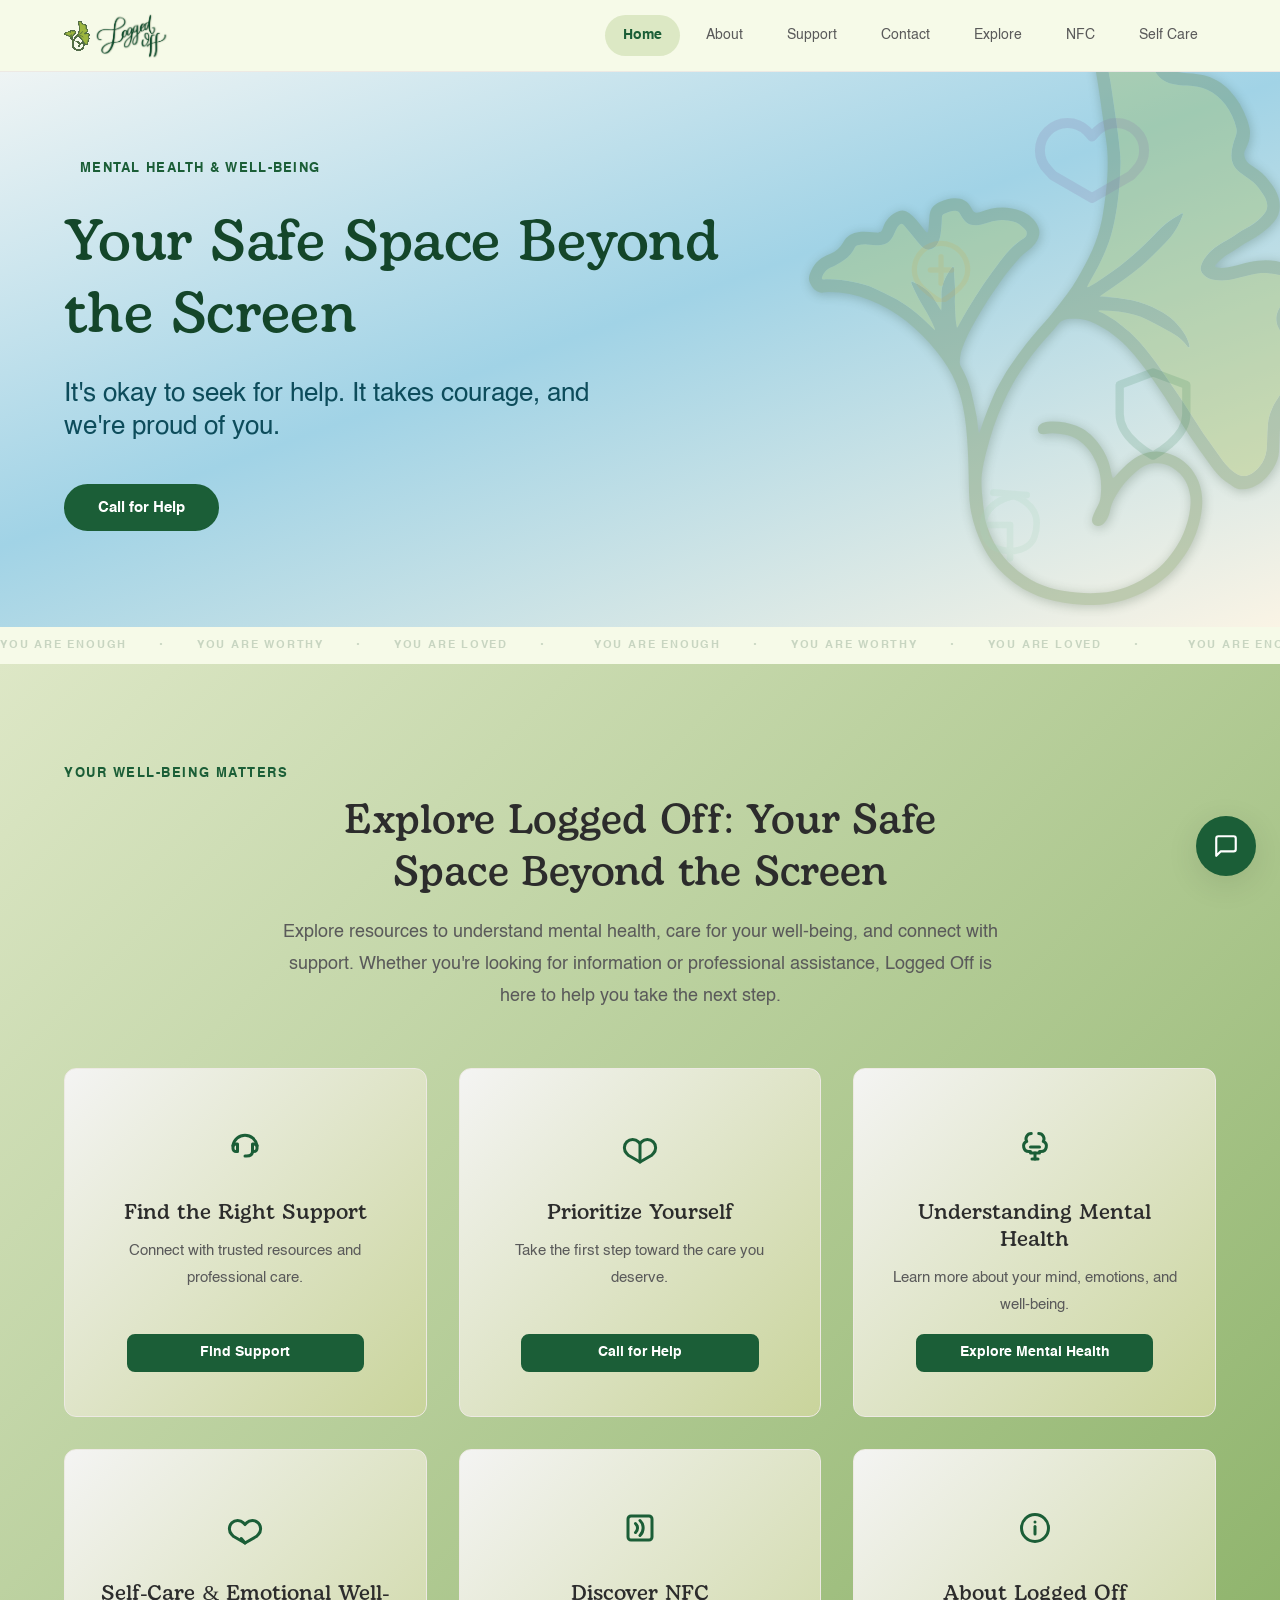
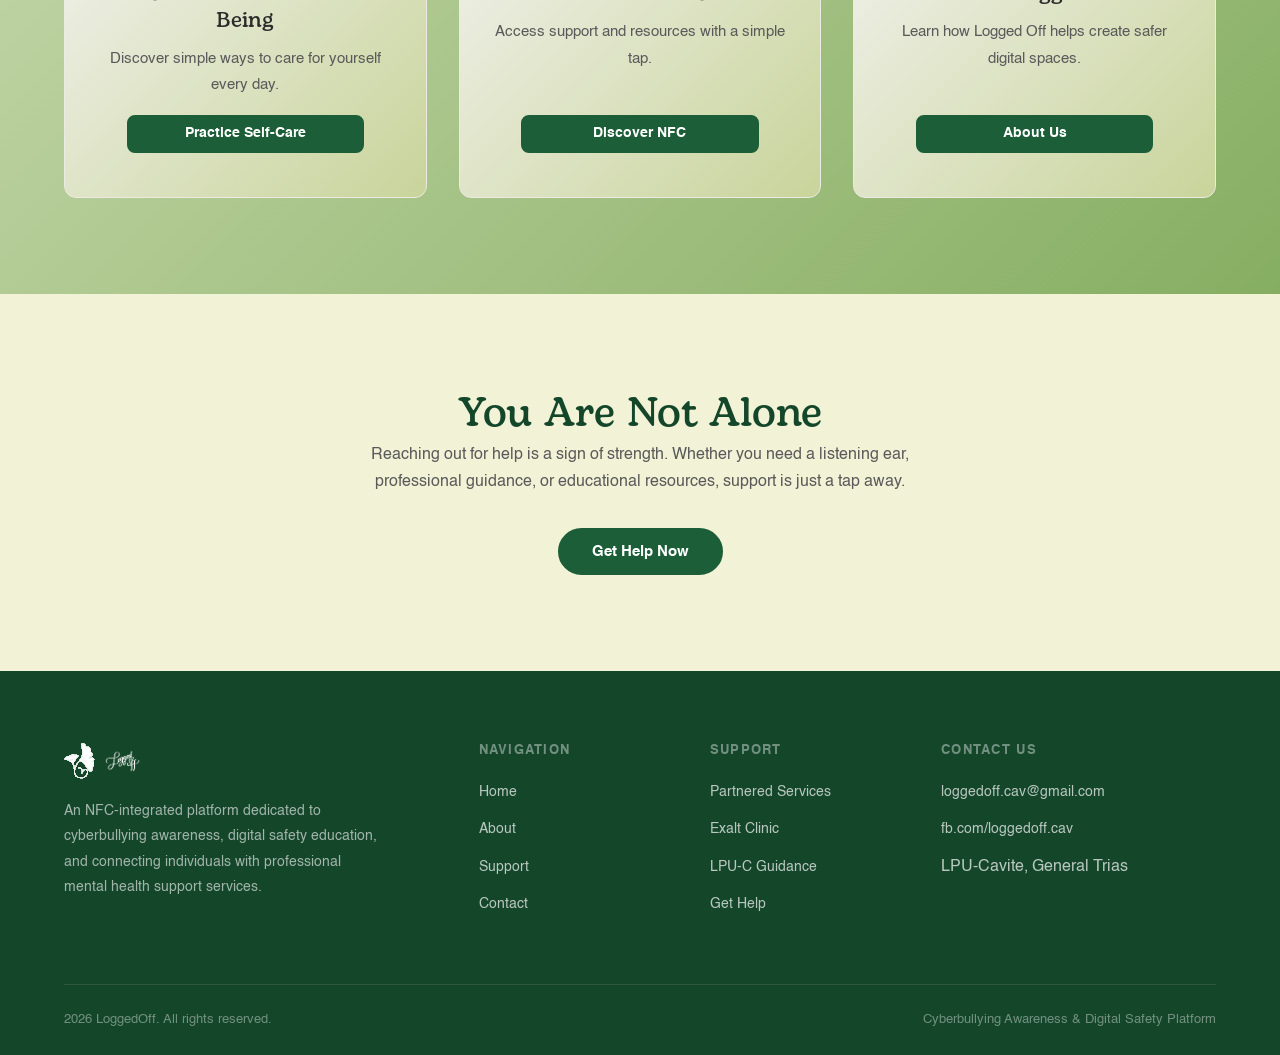
==== commit 89a05ae1: "docs(ui): update hero label text for clarity" ====
--- a/index.html
+++ b/index.html
@@ -46,7 +46,7 @@
     <section class="hero">
       <div class="container">
         <div class="hero__content">
-          <span class="hero__label">Mental &amp; Well-Being</span>
+          <span class="hero__label">Mental Health &amp; Well-Being</span>
           <h1>Your Safe Space Beyond the Screen</h1>
           <p class="hero__description">It's okay to seek for help. It takes courage, and we're proud of you.</p>
           <div class="btn-group">
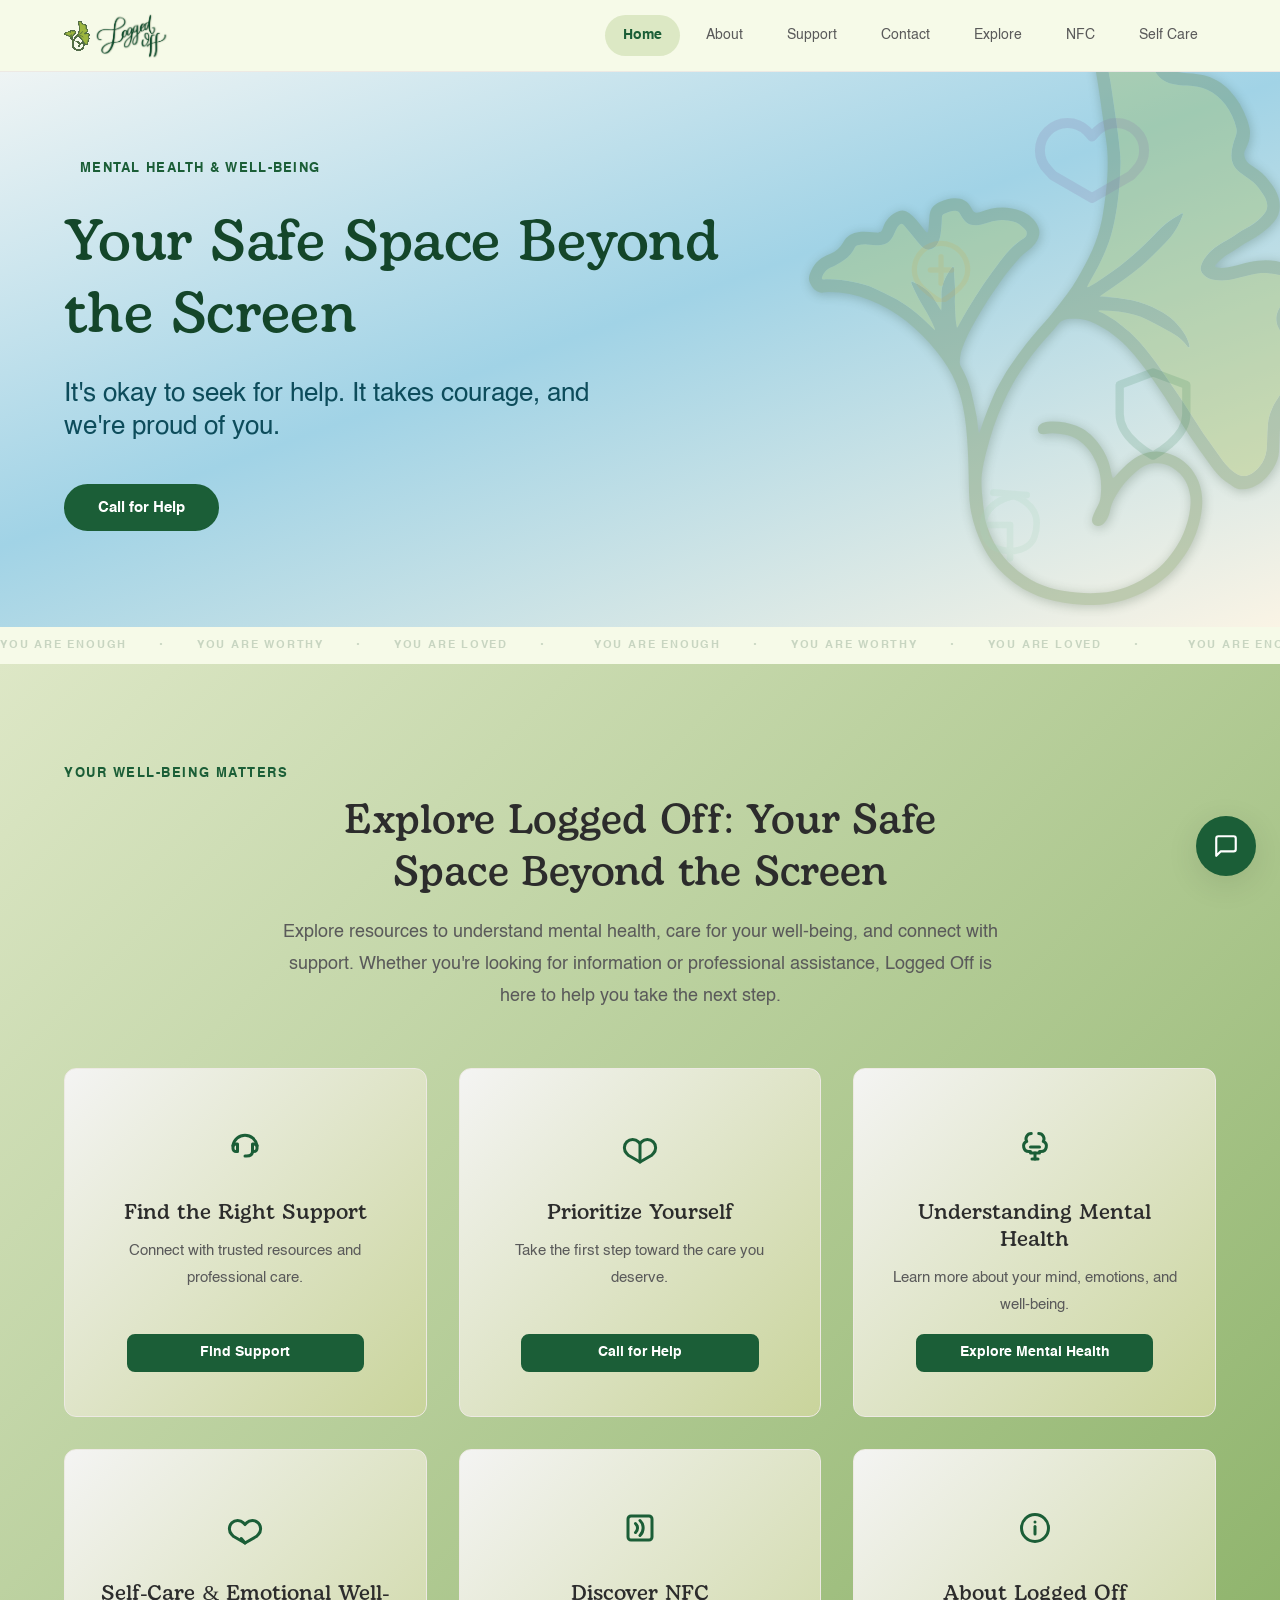
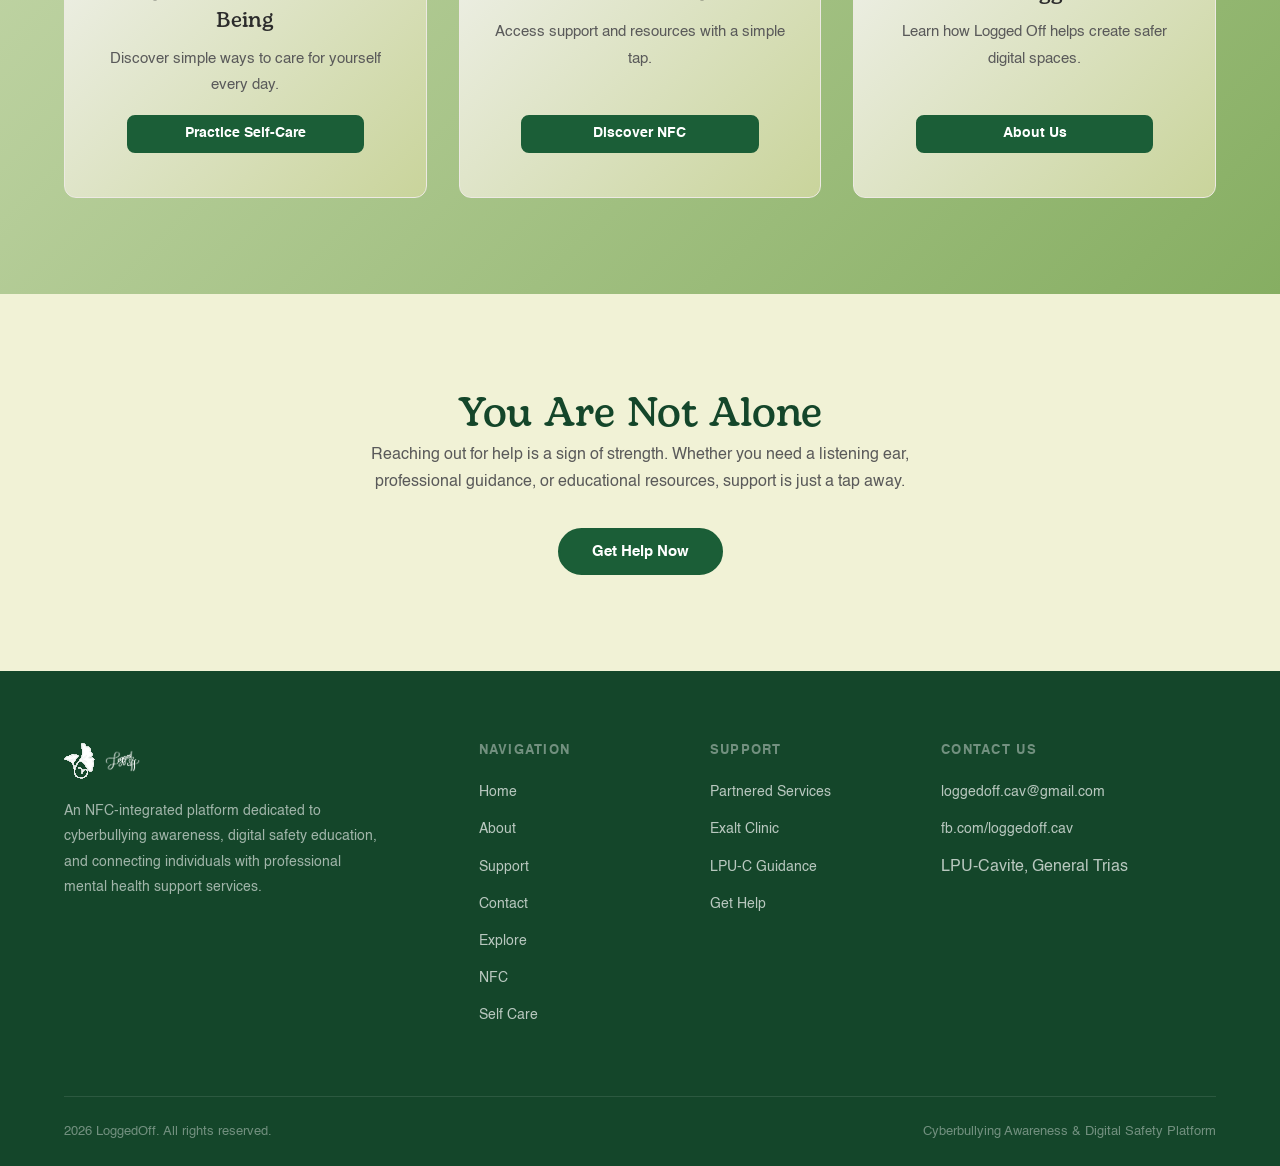
==== commit 0a5d7ed1: "feat(ui): update site navigation, contact info, and character encoding - Add Explore, NFC, and Self " ====
--- a/index.html
+++ b/index.html
@@ -63,10 +63,10 @@
 
     <section class="affirmation-marquee" aria-label="Words of affirmation">
       <div class="affirmation-marquee__track">
-        <p>YOU ARE ENOUGH <span aria-hidden="true">•</span> YOU ARE WORTHY <span aria-hidden="true">•</span> YOU ARE LOVED <span aria-hidden="true">•</span></p>
-        <p>YOU ARE ENOUGH <span aria-hidden="true">•</span> YOU ARE WORTHY <span aria-hidden="true">•</span> YOU ARE LOVED <span aria-hidden="true">•</span></p>
-        <p>YOU ARE ENOUGH <span aria-hidden="true">•</span> YOU ARE WORTHY <span aria-hidden="true">•</span> YOU ARE LOVED <span aria-hidden="true">•</span></p>
-        <p>YOU ARE ENOUGH <span aria-hidden="true">•</span> YOU ARE WORTHY <span aria-hidden="true">•</span> YOU ARE LOVED <span aria-hidden="true">•</span></p>
+        <p>YOU ARE ENOUGH <span aria-hidden="true">&bull;</span> YOU ARE WORTHY <span aria-hidden="true">&bull;</span> YOU ARE LOVED <span aria-hidden="true">&bull;</span></p>
+        <p>YOU ARE ENOUGH <span aria-hidden="true">&bull;</span> YOU ARE WORTHY <span aria-hidden="true">&bull;</span> YOU ARE LOVED <span aria-hidden="true">&bull;</span></p>
+        <p>YOU ARE ENOUGH <span aria-hidden="true">&bull;</span> YOU ARE WORTHY <span aria-hidden="true">&bull;</span> YOU ARE LOVED <span aria-hidden="true">&bull;</span></p>
+        <p>YOU ARE ENOUGH <span aria-hidden="true">&bull;</span> YOU ARE WORTHY <span aria-hidden="true">&bull;</span> YOU ARE LOVED <span aria-hidden="true">&bull;</span></p>
       </div>
     </section>
 
@@ -153,11 +153,14 @@
         </div>
         <div>
           <h4>Navigation</h4>
-          <ul class="footer__links">
+                    <ul class="footer__links">
             <li><a href="index.html">Home</a></li>
             <li><a href="about.html">About</a></li>
             <li><a href="support.html">Support</a></li>
             <li><a href="contact.html">Contact</a></li>
+            <li><a href="explore.html">Explore</a></li>
+            <li><a href="nfc.html">NFC</a></li>
+            <li><a href="selfcare.html">Self Care</a></li>
           </ul>
         </div>
         <div>
@@ -196,7 +199,7 @@
           <div class="chatbot__avatar"><img src="assets/images/logo.svg" alt="" style="width:100%;height:100%;"></div>
           <div class="chatbot__header-text">
             <h4>LoggedOff Support</h4>
-            <span><span class="chatbot__status-dot"></span>Online • Your Safe Space</span>
+            <span><span class="chatbot__status-dot"></span>Online &bull; Your Safe Space</span>
           </div>
         </div>
         <div class="chatbot__header-actions">
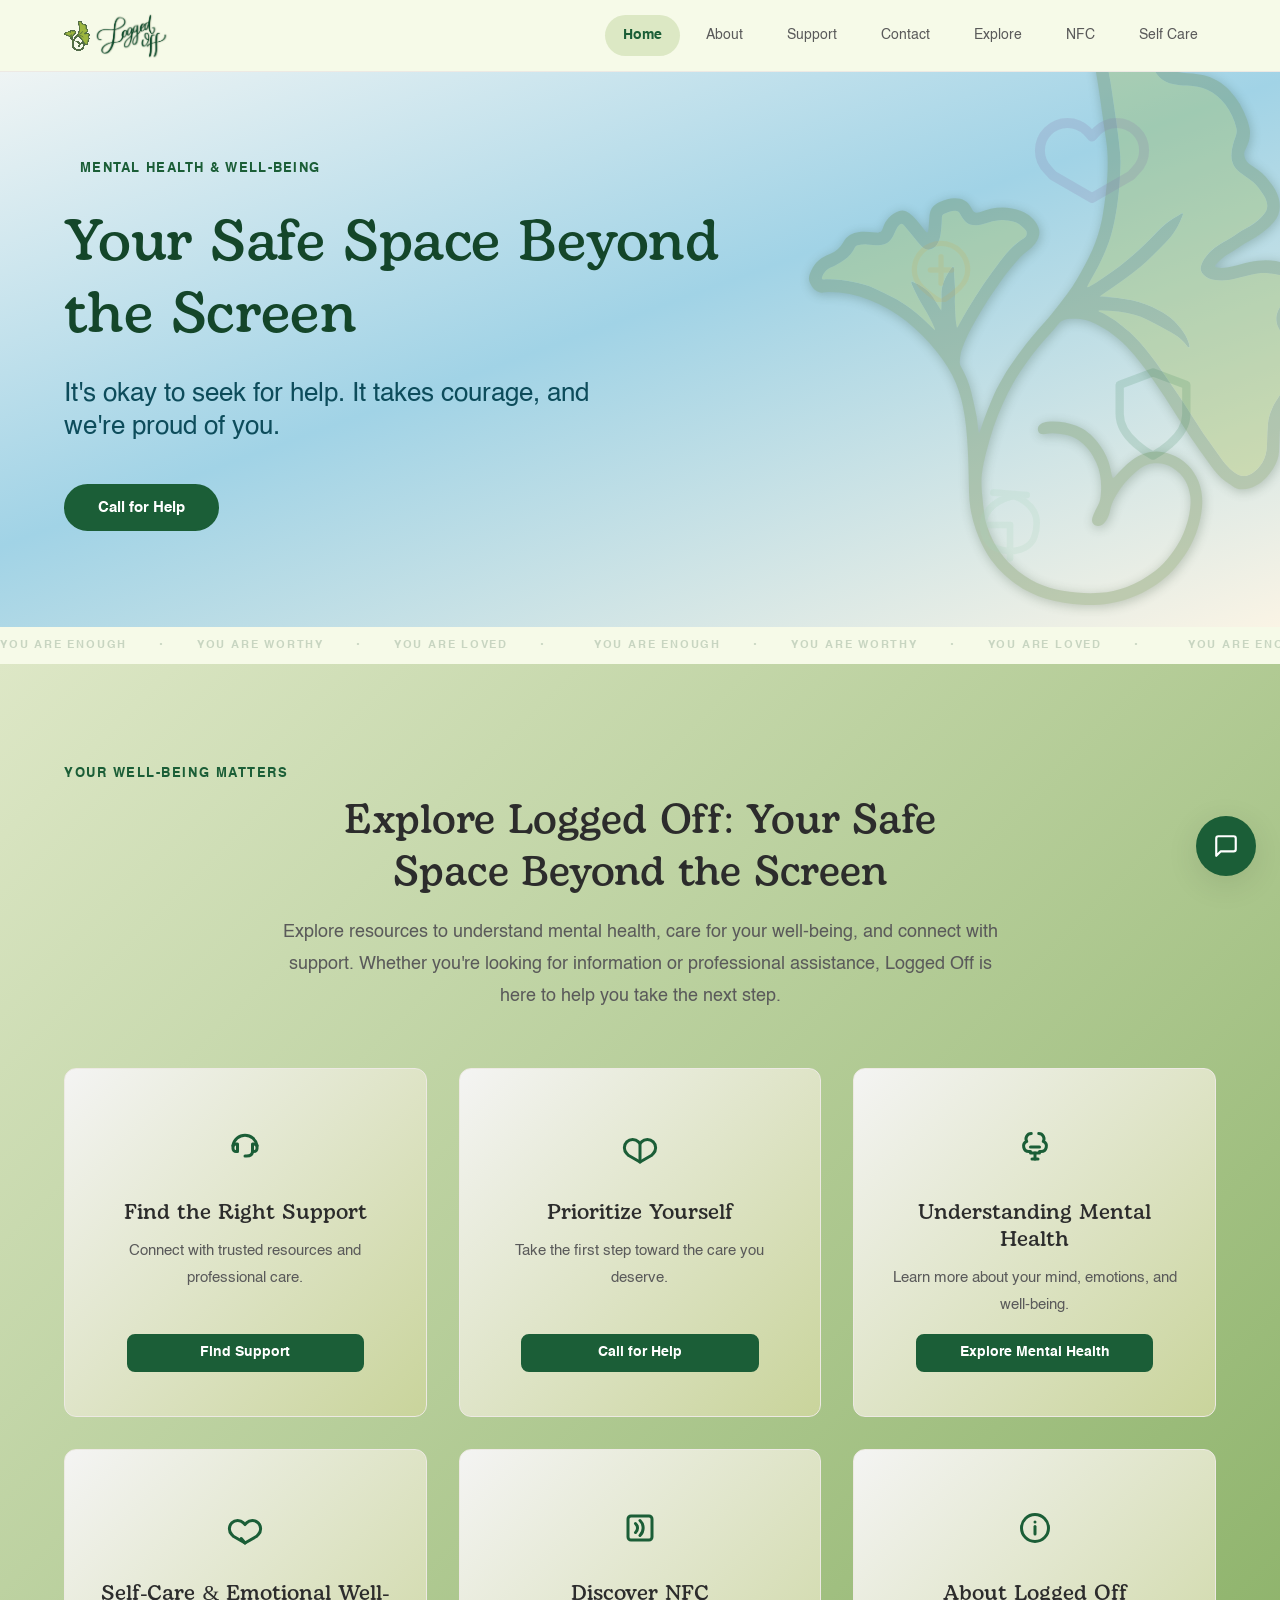
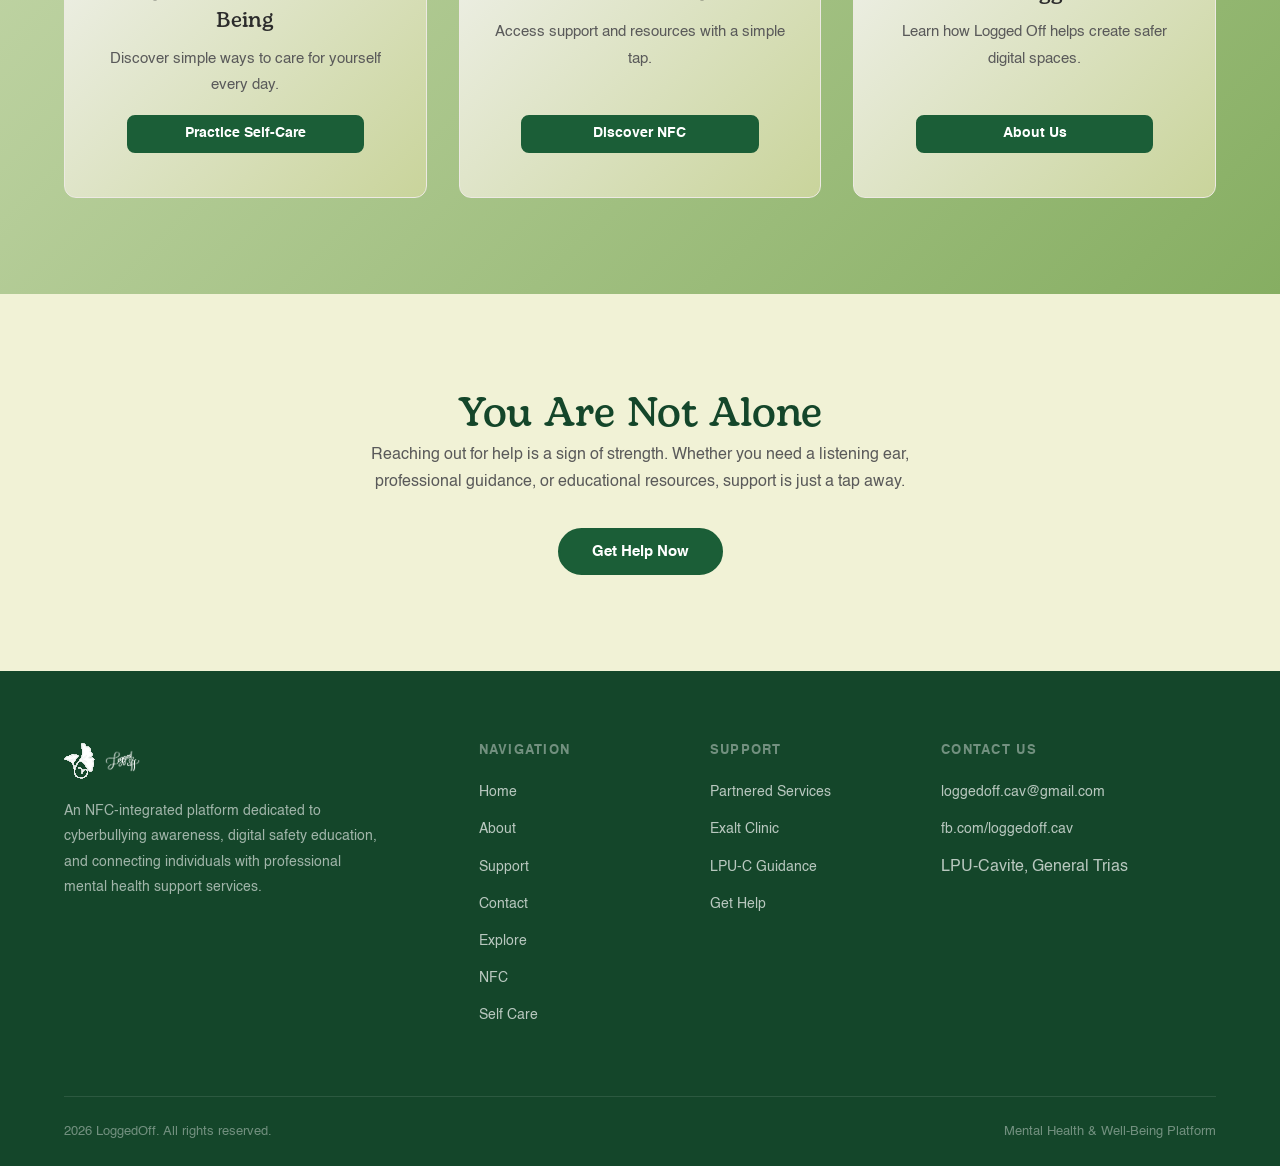
==== commit f69a02bb: "refactor(ui): update site footer branding Update the platform description in the footer across all H" ====
--- a/index.html
+++ b/index.html
@@ -3,7 +3,7 @@
 <head>
   <meta charset="UTF-8">
   <meta name="viewport" content="width=device-width, initial-scale=1.0">
-  <title>LoggedOff — Cyberbullying Awareness &amp; Digital Safety</title>
+  <title>LoggedOff — Mental Health &amp; Well-Being</title>
   <meta name="description" content="NFC-integrated platform for cyberbullying awareness, digital safety, and mental health support.">
   <link rel="icon" type="image/svg+xml" href="assets/images/logo.svg">
   <link rel="stylesheet" href="styles.css">
@@ -183,7 +183,7 @@
       </div>
       <div class="footer__bottom">
         <span>2026 LoggedOff. All rights reserved.</span>
-        <span>Cyberbullying Awareness &amp; Digital Safety Platform</span>
+        <span>Mental Health &amp; Well-Being Platform</span>
       </div>
     </div>
   </footer>
